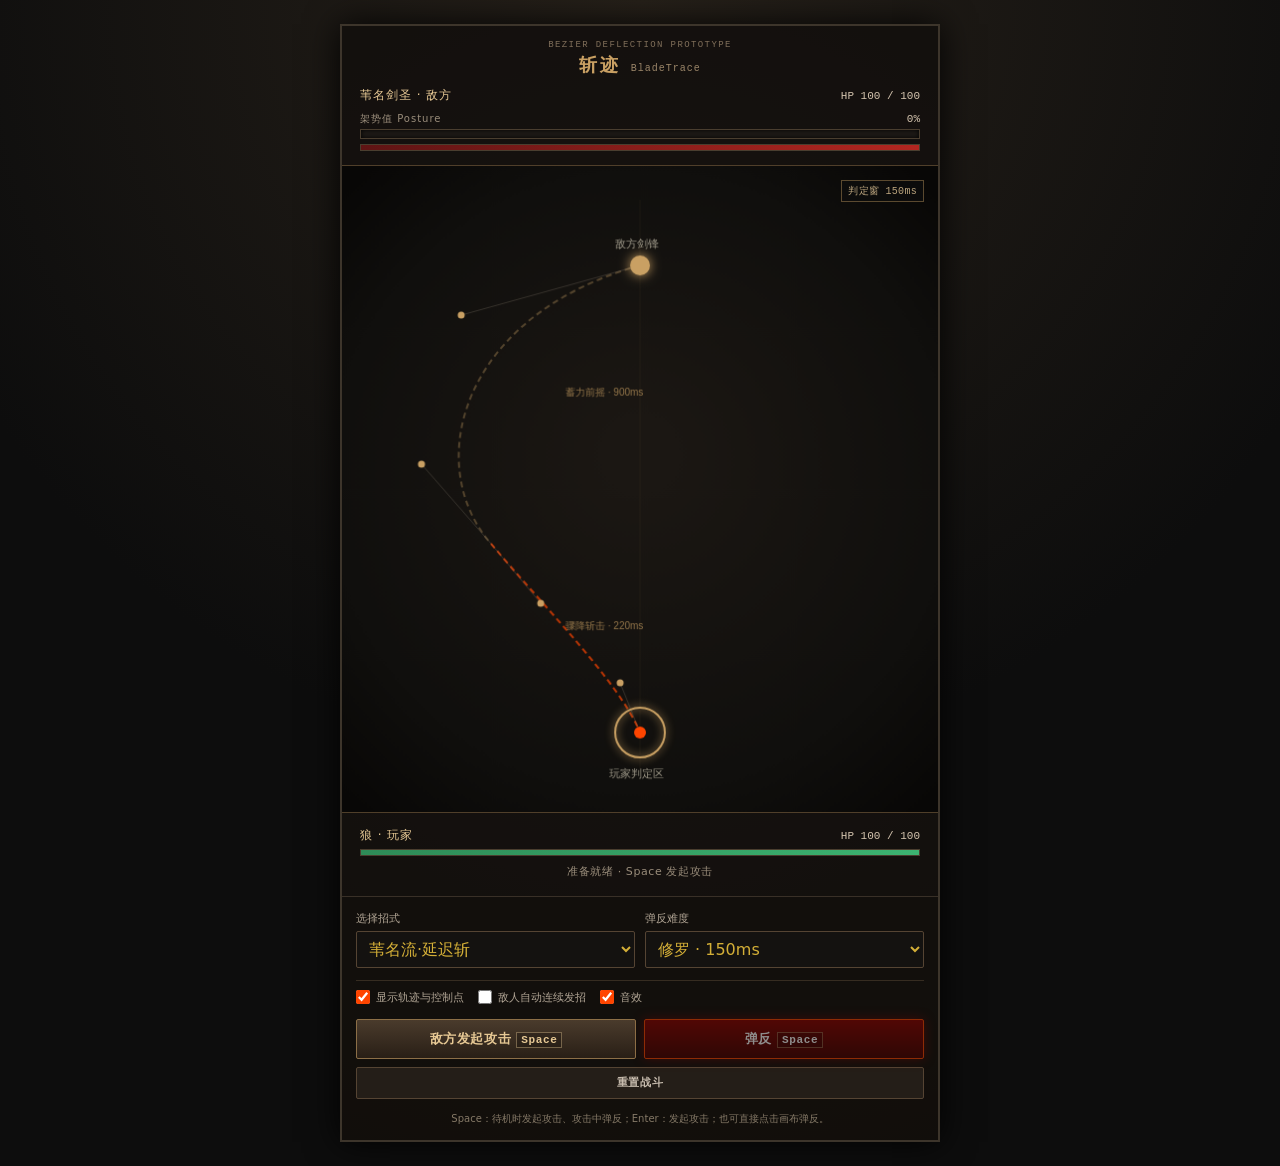
==== app/index.html @ 90d0649b "feat: establish BladeTrace fused prototype" ====
<!DOCTYPE html>
<html lang="zh-CN">
<head>
  <meta charset="UTF-8">
  <meta name="viewport" content="width=device-width, initial-scale=1.0">
  <meta name="description" content="BladeTrace 是一个通过多段三阶贝塞尔轨迹与分段缓动模拟弹刀节奏的浏览器原型。">
  <title>斩迹 (BladeTrace) · 弹刀轨迹模拟器</title>
  <link rel="stylesheet" href="style.css">
</head>
<body>
  <main id="game-container" aria-labelledby="game-title">
    <header id="enemy-hud" class="hud-panel hud-panel--enemy">
      <p class="eyebrow">BEZIER DEFLECTION PROTOTYPE</p>
      <h1 id="game-title" class="hud-title">斩迹 <span>BladeTrace</span></h1>
      <div class="combatant-row">
        <span>苇名剑圣 · 敌方</span>
        <output id="enemy-hp-text" aria-label="敌方生命值">HP 100 / 100</output>
      </div>
      <div class="bar-label-row">
        <span>架势值 <span lang="en">Posture</span></span>
        <output id="enemy-posture-text">0%</output>
      </div>
      <div class="bar-outer posture-outer" role="progressbar" aria-label="敌方架势值" aria-valuemin="0" aria-valuemax="100" aria-valuenow="0">
        <div id="enemy-posture-bar" class="bar-inner posture-inner"></div>
      </div>
      <div class="bar-outer enemy-hp-outer" role="progressbar" aria-label="敌方生命值" aria-valuemin="0" aria-valuemax="100" aria-valuenow="100">
        <div id="enemy-hp-bar" class="bar-inner enemy-hp-inner"></div>
      </div>
    </header>

    <section class="canvas-frame" aria-label="战斗轨迹画布">
      <canvas id="gameCanvas" width="600" height="650" role="img" aria-label="敌方剑锋沿贝塞尔轨迹接近玩家判定区的战斗可视化"></canvas>
      <p id="timing-feedback" class="timing-feedback" aria-live="polite" aria-atomic="true"></p>
      <p id="window-indicator" class="window-indicator" aria-live="polite">判定窗 150ms</p>
    </section>

    <section id="player-hud" class="hud-panel hud-panel--player" aria-label="玩家状态">
      <div class="combatant-row">
        <span>狼 · 玩家</span>
        <output id="player-hp-text" aria-label="玩家生命值">HP 100 / 100</output>
      </div>
      <div class="bar-outer hp-outer" role="progressbar" aria-label="玩家生命值" aria-valuemin="0" aria-valuemax="100" aria-valuenow="100">
        <div id="player-hp-bar" class="bar-inner hp-inner"></div>
      </div>
      <p id="player-status" class="player-status" role="status" aria-live="polite">准备就绪 · Space 发起攻击</p>
    </section>

    <section id="controls-overlay" aria-label="战斗控制">
      <div class="control-grid">
        <div class="control-group">
          <label for="pattern-select">选择招式</label>
          <select id="pattern-select">
            <option value="delayed">苇名流·延迟斩</option>
            <option value="triple">三连斩·快速变奏</option>
            <option value="overhead">跳劈·极速下斩</option>
            <option value="spiral-thrust">螺旋突刺·S 形迷踪</option>
            <option value="deceptive-pause">伪装慢刀·迟滞暴击</option>
            <option value="ashina-flurry">苇名连斩·交错突袭</option>
          </select>
        </div>
        <div class="control-group">
          <label for="window-select">弹反难度</label>
          <select id="window-select">
            <option value="pattern">招式内置判定窗</option>
            <option value="220">简单 · 220ms</option>
            <option value="150" selected>修罗 · 150ms</option>
            <option value="90">苦难 · 90ms</option>
          </select>
        </div>
      </div>

      <div class="toggle-group" aria-label="显示和声音选项">
        <label class="toggle-item" for="show-wireframe">
          <input id="show-wireframe" type="checkbox" checked>
          <span>显示轨迹与控制点</span>
        </label>
        <label class="toggle-item" for="auto-loop">
          <input id="auto-loop" type="checkbox">
          <span>敌人自动连续发招</span>
        </label>
        <label class="toggle-item" for="sound-toggle">
          <input id="sound-toggle" type="checkbox" checked>
          <span>音效</span>
        </label>
      </div>

      <div class="button-group">
        <button id="btn-attack" class="action-btn" type="button" aria-keyshortcuts="Enter Space">敌方发起攻击 <kbd>Space</kbd></button>
        <button id="btn-parry" class="parry-btn" type="button" aria-keyshortcuts="Space">弹反 <kbd>Space</kbd></button>
        <button id="btn-reset" class="reset-btn" type="button">重置战斗</button>
      </div>

      <p class="help-text">Space：待机时发起攻击、攻击中弹反；Enter：发起攻击；也可直接点击画布弹反。</p>
    </section>

    <section id="deathblow-overlay" class="hidden" aria-live="assertive" aria-modal="true" role="dialog" aria-labelledby="deathblow-title">
      <h2 id="deathblow-title" class="deathblow-kanji">忍殺</h2>
      <p class="deathblow-sub">敌方架势已崩溃 · 按 <kbd>Space</kbd> 或点击“弹反”执行处决</p>
      <button id="btn-deathblow" class="deathblow-action" type="button">执行忍殺 <kbd>Space</kbd></button>
    </section>
  </main>

  <script src="game.js"></script>
</body>
</html>
---- app/style.css ----
:root {
  --ink: #0d0d0d;
  --surface: #15120f;
  --surface-raised: #201b16;
  --line: #3d352b;
  --line-bright: #8c6f47;
  --gold: #c9a063;
  --gold-bright: #e6c894;
  --muted: #9a8d7b;
  --ember: #ff4500;
  --red: #8b0000;
  --green: #3cb371;
}

* {
  box-sizing: border-box;
}

html {
  background: var(--ink);
}

body {
  min-width: 320px;
  min-height: 100vh;
  margin: 0;
  padding: 24px 16px;
  color: #e0d8c3;
  background:
    radial-gradient(circle at 50% 0%, #262019 0%, var(--ink) 48rem),
    var(--ink);
  font-family: "Microsoft YaHei", "PingFang SC", system-ui, sans-serif;
}

button,
select,
input {
  font: inherit;
}

button,
select,
label,
canvas {
  -webkit-tap-highlight-color: transparent;
}

#game-container {
  position: relative;
  width: min(600px, 100%);
  margin: 0 auto;
  overflow: hidden;
  border: 2px solid var(--line);
  background:
    radial-gradient(circle at 50% 38%, #211c17 0%, #12100e 58%, #090807 100%);
  box-shadow: 0 0 32px rgba(0, 0, 0, 0.9);
}

.hud-panel {
  position: relative;
  z-index: 1;
  padding: 14px 18px;
}

.hud-panel--enemy {
  border-bottom: 1px solid rgba(140, 111, 71, 0.5);
  background: rgba(20, 17, 14, 0.75);
}

.hud-panel--player {
  border-top: 1px solid rgba(140, 111, 71, 0.5);
  background: rgba(20, 17, 14, 0.75);
}

.eyebrow {
  margin: 0 0 3px;
  color: #806f5a;
  font-family: ui-monospace, SFMono-Regular, Consolas, monospace;
  font-size: 9px;
  letter-spacing: 1.4px;
  text-align: center;
}

.hud-title {
  margin: 0 0 10px;
  color: var(--gold);
  font-size: 18px;
  font-weight: 700;
  letter-spacing: 3px;
  text-align: center;
}

.hud-title span {
  color: #9a8568;
  font-family: ui-monospace, SFMono-Regular, Consolas, monospace;
  font-size: 10px;
  font-weight: 500;
  letter-spacing: 1px;
}

.combatant-row,
.bar-label-row {
  display: flex;
  align-items: baseline;
  justify-content: space-between;
  gap: 12px;
  color: var(--gold-bright);
  font-size: 12px;
  letter-spacing: 1px;
}

.bar-label-row {
  margin-top: 8px;
  color: var(--muted);
  font-size: 10px;
}

output {
  color: #d5c5af;
  font-family: ui-monospace, SFMono-Regular, Consolas, monospace;
  font-size: 11px;
  letter-spacing: 0;
}

.bar-outer {
  width: 100%;
  height: 10px;
  overflow: hidden;
  border: 1px solid #4a3e2f;
  background-color: #1f1b17;
  box-shadow: inset 0 0 5px #000;
}

.posture-outer {
  margin-top: 3px;
}

.enemy-hp-outer,
.hp-outer {
  height: 7px;
  margin-top: 5px;
}

.bar-inner {
  width: 0;
  height: 100%;
  transition: width 150ms ease-out;
}

.posture-inner {
  background: linear-gradient(90deg, #d97724, #ff3b00);
  box-shadow: 0 0 8px var(--ember);
}

.enemy-hp-inner {
  width: 100%;
  background: linear-gradient(90deg, #5f1414, #b22620);
}

.hp-inner {
  width: 100%;
  background: linear-gradient(90deg, #2e8b57, var(--green));
}

.canvas-frame {
  position: relative;
  background: #11100e;
}

#gameCanvas {
  display: block;
  width: 100%;
  height: auto;
  cursor: crosshair;
  touch-action: manipulation;
}

.timing-feedback {
  position: absolute;
  right: 24px;
  bottom: 62px;
  max-width: 70%;
  margin: 0;
  color: var(--gold-bright);
  font-family: ui-monospace, SFMono-Regular, Consolas, monospace;
  font-size: 13px;
  font-weight: 700;
  letter-spacing: 0.8px;
  opacity: 0;
  pointer-events: none;
  text-align: right;
  text-shadow: 0 0 12px rgba(255, 176, 63, 0.8);
  transform: translateY(8px);
  transition: opacity 160ms ease-out, transform 160ms ease-out;
}

.timing-feedback.show {
  opacity: 1;
  transform: translateY(0);
}

.timing-feedback[data-tone="danger"] {
  color: #ff806e;
  text-shadow: 0 0 12px rgba(255, 69, 0, 0.8);
}

.timing-feedback[data-tone="success"] {
  color: #ffd072;
  text-shadow: 0 0 12px rgba(255, 204, 0, 0.85);
}

.window-indicator {
  position: absolute;
  top: 14px;
  right: 14px;
  margin: 0;
  padding: 3px 6px;
  border: 1px solid rgba(201, 160, 99, 0.42);
  color: #bda67f;
  background: rgba(13, 13, 13, 0.72);
  font-family: ui-monospace, SFMono-Regular, Consolas, monospace;
  font-size: 10px;
  letter-spacing: 0.3px;
}

.player-status {
  min-height: 18px;
  margin: 8px 0 0;
  color: var(--muted);
  font-size: 11px;
  letter-spacing: 0.6px;
  text-align: center;
}

.player-status[data-tone="warning"] { color: #e6c894; }
.player-status[data-tone="danger"] { color: #ff9882; }
.player-status[data-tone="success"] { color: #8fd7b5; }

#controls-overlay {
  position: relative;
  z-index: 1;
  display: grid;
  gap: 12px;
  padding: 14px;
  border-top: 1px solid rgba(61, 53, 43, 0.9);
  background: rgba(18, 15, 12, 0.95);
}

.control-grid {
  display: grid;
  grid-template-columns: repeat(2, minmax(0, 1fr));
  gap: 10px;
}

.control-group {
  display: grid;
  gap: 5px;
}

.control-group label {
  color: #b0a494;
  font-size: 11px;
}

select {
  width: 100%;
  min-width: 0;
  padding: 7px 8px;
  border: 1px solid #554433;
  border-radius: 2px;
  color: #d4af37;
  background: #141210;
  cursor: pointer;
}

.toggle-group {
  display: flex;
  flex-wrap: wrap;
  gap: 8px 14px;
  padding: 9px 0 2px;
  border-top: 1px solid rgba(85, 68, 51, 0.55);
  color: #b0a494;
  font-size: 11px;
}

.toggle-item {
  display: inline-flex;
  align-items: center;
  gap: 6px;
  cursor: pointer;
}

.toggle-item input {
  width: 14px;
  height: 14px;
  margin: 0;
  accent-color: var(--ember);
  cursor: pointer;
}

.button-group {
  display: grid;
  grid-template-columns: 1fr 1fr;
  gap: 8px;
}

button {
  min-height: 40px;
  border: 1px solid transparent;
  border-radius: 2px;
  font-size: 13px;
  font-weight: 700;
  letter-spacing: 0.6px;
  cursor: pointer;
  transition: background 160ms ease-out, border-color 160ms ease-out, box-shadow 160ms ease-out, transform 100ms ease-out;
}

.action-btn {
  color: var(--gold-bright);
  border-color: var(--line-bright);
  background: linear-gradient(180deg, #4a3b2c 0%, #291f16 100%);
}

.action-btn:hover:not(:disabled) {
  background: linear-gradient(180deg, #614d3a 0%, #3a2d20 100%);
  box-shadow: 0 0 10px rgba(212, 175, 55, 0.3);
}

.parry-btn {
  color: #fff;
  border-color: var(--ember);
  background: linear-gradient(180deg, var(--red) 0%, #4a0000 100%);
  box-shadow: 0 0 12px rgba(255, 0, 0, 0.35);
}

.parry-btn:hover:not(:disabled) {
  background: linear-gradient(180deg, #b22222 0%, #620000 100%);
}

.reset-btn {
  grid-column: 1 / -1;
  min-height: 32px;
  color: #c7bcae;
  border-color: #554433;
  background: #241e18;
  font-size: 11px;
}

.reset-btn:hover {
  border-color: #876c4c;
  background: #30271f;
}

button:active:not(:disabled) {
  transform: scale(0.98);
}

button:disabled,
select:disabled {
  opacity: 0.52;
  cursor: not-allowed;
}

kbd {
  padding: 1px 4px;
  border: 1px solid rgba(230, 200, 148, 0.4);
  color: inherit;
  background: rgba(0, 0, 0, 0.2);
  font-family: ui-monospace, SFMono-Regular, Consolas, monospace;
  font-size: 0.85em;
}

.help-text {
  margin: 0;
  color: #857967;
  font-size: 10px;
  line-height: 1.55;
  text-align: center;
}

#deathblow-overlay {
  position: absolute;
  inset: 0;
  z-index: 10;
  display: flex;
  flex-direction: column;
  align-items: center;
  justify-content: center;
  padding: 24px;
  background: rgba(10, 0, 0, 0.9);
  animation: fade-in 300ms ease-out;
  text-align: center;
}

.hidden {
  display: none !important;
}

.deathblow-kanji {
  margin: 0;
  color: #ff1100;
  font-family: "Kaiti SC", "STKaiti", "KaiTi", serif;
  font-size: clamp(92px, 22vw, 132px);
  font-weight: 700;
  letter-spacing: 10px;
  text-shadow: 0 0 20px #ff0000, 0 0 40px #8b0000;
  animation: pulse 1.2s infinite alternate;
}

.deathblow-sub {
  margin: 18px 0 0;
  color: #e0a080;
  font-size: 14px;
  letter-spacing: 1px;
}

.deathblow-action {
  min-width: 190px;
  margin-top: 22px;
  color: #fff2dc;
  border-color: #ff4500;
  background: linear-gradient(180deg, #8b0000 0%, #4a0000 100%);
  box-shadow: 0 0 16px rgba(255, 0, 0, 0.42);
}

.deathblow-action:hover {
  background: linear-gradient(180deg, #b22222 0%, #620000 100%);
}

button:focus-visible,
select:focus-visible,
input:focus-visible {
  outline: 2px solid #f0c36e;
  outline-offset: 2px;
}

@keyframes pulse {
  from {
    filter: drop-shadow(0 0 10px #ff0000);
    transform: scale(1);
  }

  to {
    filter: drop-shadow(0 0 30px #ff3300);
    transform: scale(1.06);
  }
}

@keyframes fade-in {
  from { opacity: 0; }
  to { opacity: 1; }
}

@media (max-width: 520px) {
  body {
    padding: 12px 8px;
  }

  .hud-panel {
    padding: 12px;
  }

  .control-grid {
    grid-template-columns: 1fr;
  }

  .button-group {
    grid-template-columns: 1fr;
  }

  .reset-btn {
    grid-column: auto;
  }

  .timing-feedback {
    right: 14px;
    bottom: 48px;
    font-size: 11px;
  }
}
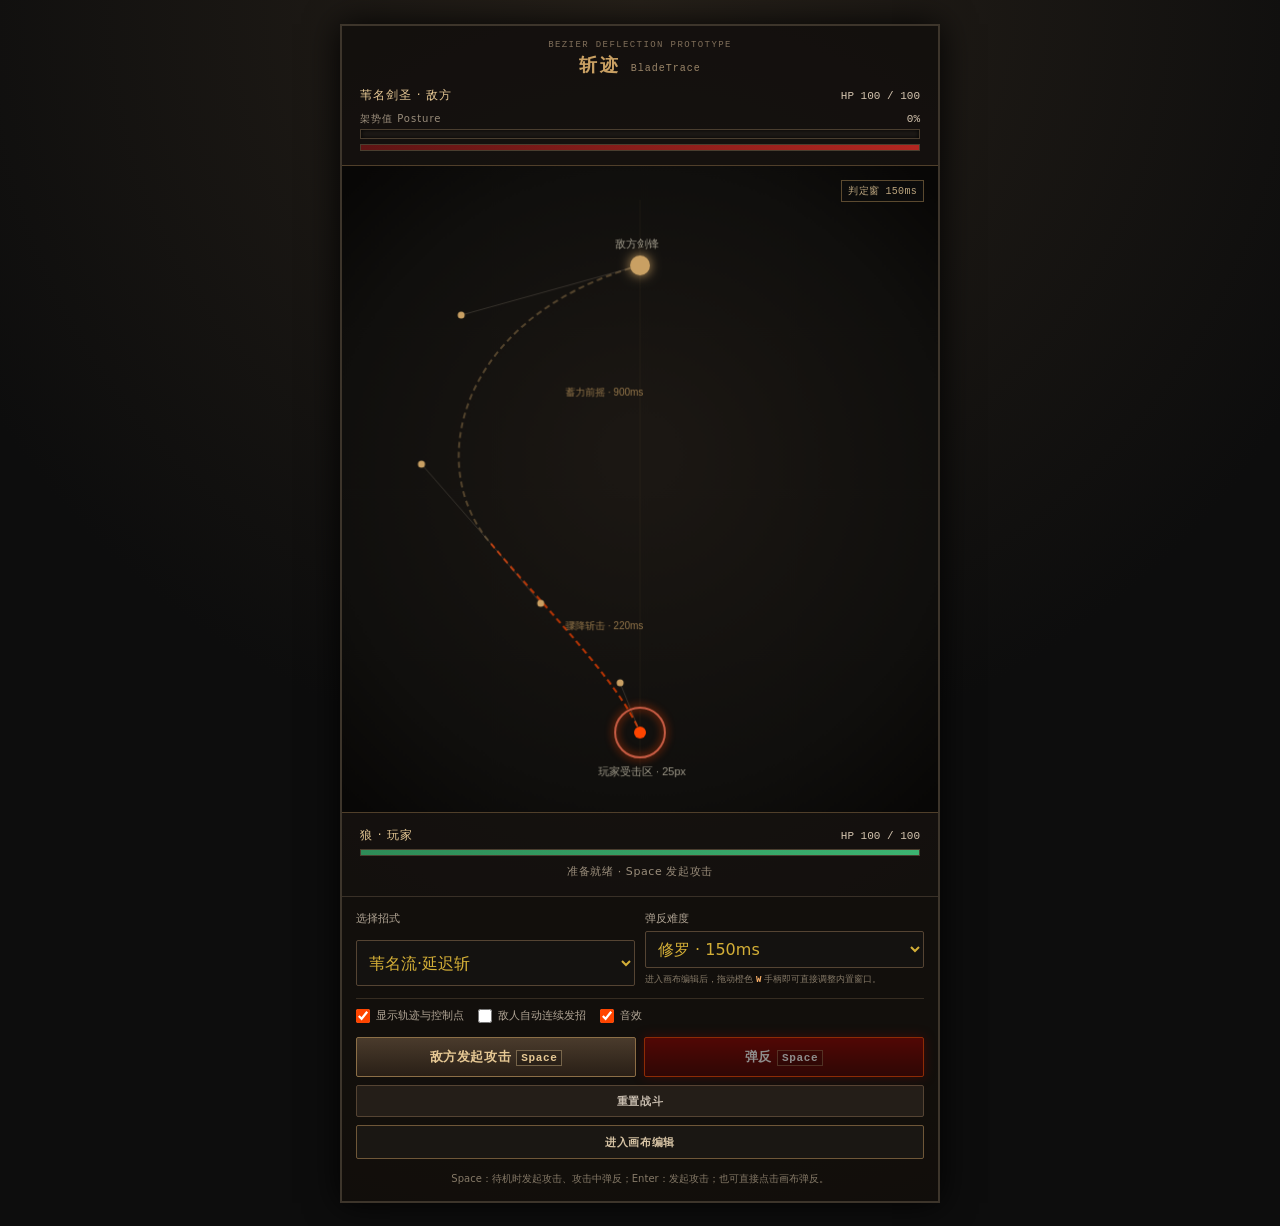
==== commit da80624c: "Finalize accepted BladeTrace fusion" ====
--- a/app/index.html
+++ b/app/index.html
@@ -29,9 +29,22 @@
     </header>
 
     <section class="canvas-frame" aria-label="战斗轨迹画布">
-      <canvas id="gameCanvas" width="600" height="650" role="img" aria-label="敌方剑锋沿贝塞尔轨迹接近玩家判定区的战斗可视化"></canvas>
+      <canvas id="gameCanvas" width="600" height="650" role="img" aria-label="敌方剑锋沿贝塞尔轨迹接近玩家受击区的战斗可视化"></canvas>
       <p id="timing-feedback" class="timing-feedback" aria-live="polite" aria-atomic="true"></p>
       <p id="window-indicator" class="window-indicator" aria-live="polite">判定窗 150ms</p>
+    </section>
+
+    <section id="runtime-editor-bar" class="runtime-editor-bar hidden" aria-label="画布编辑工具">
+      <div class="runtime-editor-bar__copy">
+        <p id="runtime-editor-selection" class="runtime-editor-selection" role="status" aria-live="polite">画布编辑已开启</p>
+        <p id="runtime-editor-help" class="runtime-editor-help">直接在轨迹上操作：拖 P0–P3 改路径，拖 <strong>R</strong> 调玩家受击区，拖橙色 <strong>W</strong> 调内置弹反判定窗。</p>
+      </div>
+      <div class="runtime-editor-actions">
+        <button id="btn-runtime-editor-split" class="runtime-editor-action runtime-editor-action--split" type="button">拆分当前段</button>
+        <button id="btn-runtime-editor-delete" class="runtime-editor-action runtime-editor-action--delete" type="button">删除当前段</button>
+        <button id="btn-runtime-editor-advanced" class="runtime-editor-action runtime-editor-action--advanced" type="button" aria-controls="editor-panel" aria-expanded="false">更多参数</button>
+        <button id="btn-runtime-editor-exit" class="runtime-editor-action runtime-editor-action--exit" type="button">退出编辑</button>
+      </div>
     </section>
 
     <section id="player-hud" class="hud-panel hud-panel--player" aria-label="玩家状态">
@@ -58,7 +71,7 @@
             <option value="ashina-flurry">苇名连斩·交错突袭</option>
           </select>
         </div>
-        <div class="control-group">
+        <div class="control-group control-group--timing">
           <label for="window-select">弹反难度</label>
           <select id="window-select">
             <option value="pattern">招式内置判定窗</option>
@@ -66,6 +79,7 @@
             <option value="150" selected>修罗 · 150ms</option>
             <option value="90">苦难 · 90ms</option>
           </select>
+          <p class="timing-editor-hint">进入画布编辑后，拖动橙色 <strong>W</strong> 手柄即可直接调整内置窗口。</p>
         </div>
       </div>
 
@@ -88,9 +102,134 @@
         <button id="btn-attack" class="action-btn" type="button" aria-keyshortcuts="Enter Space">敌方发起攻击 <kbd>Space</kbd></button>
         <button id="btn-parry" class="parry-btn" type="button" aria-keyshortcuts="Space">弹反 <kbd>Space</kbd></button>
         <button id="btn-reset" class="reset-btn" type="button">重置战斗</button>
+        <button id="btn-editor" class="editor-entry-btn" type="button" aria-pressed="false">进入画布编辑</button>
       </div>
 
       <p class="help-text">Space：待机时发起攻击、攻击中弹反；Enter：发起攻击；也可直接点击画布弹反。</p>
+    </section>
+
+    <section id="editor-panel" class="editor-panel hidden" aria-labelledby="editor-title">
+      <header class="editor-panel__header">
+        <div>
+          <p class="eyebrow">LOCAL PATTERN EDITOR</p>
+          <h2 id="editor-title">高级参数（可选）</h2>
+        </div>
+        <button id="btn-editor-close" class="editor-close-btn" type="button" aria-label="退出画布编辑模式">退出编辑</button>
+      </header>
+
+      <p class="editor-local-note"><strong>仅本地临时修改。</strong>不会上传或写回源码；刷新页面后会恢复本页初始配置。</p>
+      <p id="editor-canvas-help" class="editor-canvas-help">常用编辑直接在画布完成：点击曲线选段，拖 P0–P3 修改路径，拖 R 调整受击区，拖 W 调整内置弹反窗。下面仅保留命名、精确数值、缓动与段落管理等高级参数。</p>
+
+      <div class="editor-pattern-field">
+        <label for="editor-pattern-name">招式名称</label>
+        <input id="editor-pattern-name" type="text" maxlength="48" autocomplete="off">
+      </div>
+
+      <section class="editor-section" aria-labelledby="editor-segments-title">
+        <div class="editor-section__heading">
+          <div>
+            <h3 id="editor-segments-title">多段曲线</h3>
+            <p id="editor-selection-description" role="status" aria-live="polite"></p>
+          </div>
+          <button id="btn-editor-add-segment" class="editor-add-btn" type="button">拆分并新增当前段</button>
+        </div>
+        <div id="editor-segment-list" class="editor-segment-list" aria-label="当前招式的段落列表"></div>
+      </section>
+
+      <fieldset class="editor-fieldset">
+        <legend>选中段落</legend>
+        <div class="editor-field-grid">
+          <label for="editor-segment-name">段落名称
+            <input id="editor-segment-name" type="text" maxlength="48" autocomplete="off">
+          </label>
+          <label for="editor-duration">时长（毫秒）
+            <input id="editor-duration" type="number" min="50" max="10000" step="1" inputmode="numeric">
+          </label>
+          <label for="editor-easing">缓动曲线
+            <select id="editor-easing">
+              <option value="linear">linear · 匀速</option>
+              <option value="easeInQuad">easeInQuad · 二次加速</option>
+              <option value="easeInCubic">easeInCubic · 三次蓄力</option>
+              <option value="easeOutCubic">easeOutCubic · 三次减速</option>
+              <option value="easeInExpo">easeInExpo · 指数蓄力</option>
+              <option value="easeOutExpo">easeOutExpo · 指数爆发</option>
+              <option value="easeInOutSine">easeInOutSine · 正弦过渡</option>
+              <option value="slowFastPause">slowFastPause · 慢快变奏</option>
+            </select>
+          </label>
+        </div>
+
+        <div class="editor-points" aria-label="贝塞尔控制点坐标">
+          <div class="editor-point-group">
+            <h3>P0 · 起点</h3>
+            <label>X <input data-editor-point="p0" data-editor-axis="x" type="number" min="0" max="600" step="1" inputmode="numeric"></label>
+            <label>Y <input data-editor-point="p0" data-editor-axis="y" type="number" min="0" max="650" step="1" inputmode="numeric"></label>
+          </div>
+          <div class="editor-point-group">
+            <h3>P1 · 控制点</h3>
+            <label>X <input data-editor-point="p1" data-editor-axis="x" type="number" min="0" max="600" step="1" inputmode="numeric"></label>
+            <label>Y <input data-editor-point="p1" data-editor-axis="y" type="number" min="0" max="650" step="1" inputmode="numeric"></label>
+          </div>
+          <div class="editor-point-group">
+            <h3>P2 · 控制点</h3>
+            <label>X <input data-editor-point="p2" data-editor-axis="x" type="number" min="0" max="600" step="1" inputmode="numeric"></label>
+            <label>Y <input data-editor-point="p2" data-editor-axis="y" type="number" min="0" max="650" step="1" inputmode="numeric"></label>
+          </div>
+          <div class="editor-point-group">
+            <h3>P3 · 终点</h3>
+            <label>X <input data-editor-point="p3" data-editor-axis="x" type="number" min="0" max="600" step="1" inputmode="numeric"></label>
+            <label>Y <input data-editor-point="p3" data-editor-axis="y" type="number" min="0" max="650" step="1" inputmode="numeric"></label>
+          </div>
+        </div>
+        <p class="editor-continuity-note">修改 P0 或 P3 时，会自动同步相邻段的共享连接点，保证多段曲线不断开。</p>
+      </fieldset>
+
+      <section class="editor-hurtbox-section" aria-labelledby="editor-hurtbox-title">
+        <div class="editor-hurtbox-section__heading">
+          <div>
+            <h3 id="editor-hurtbox-title">玩家受击区</h3>
+            <p>招式在终点结算时，若攻击终点落在此范围内，玩家受击；它不影响弹反判定窗。</p>
+          </div>
+          <output id="editor-hurtbox-value" class="editor-hurtbox-value" for="editor-hurtbox-radius editor-hurtbox-radius-number" aria-live="polite">半径 25px</output>
+        </div>
+        <div class="editor-hurtbox-controls">
+          <label for="editor-hurtbox-radius">拖动调整半径
+            <input id="editor-hurtbox-radius" class="editor-hurtbox-range" type="range" min="12" max="160" step="1" value="25" aria-describedby="editor-hurtbox-help">
+          </label>
+          <label for="editor-hurtbox-radius-number">精确值（px）
+            <input id="editor-hurtbox-radius-number" type="number" min="12" max="160" step="1" inputmode="numeric" value="25" aria-describedby="editor-hurtbox-help">
+          </label>
+        </div>
+        <p id="editor-hurtbox-help" class="editor-hurtbox-help">画布中的受击圆会即时缩放；也可拖动圆环边缘或带 <strong>R</strong> 的菱形手柄。它只决定攻击终点是否命中，不改变弹反窗口或橙金时间轨迹。</p>
+      </section>
+
+      <section id="editor-parry-window-section" class="editor-window-section" aria-labelledby="editor-parry-window-title" tabindex="-1">
+        <div class="editor-window-section__heading">
+          <div>
+            <h3 id="editor-parry-window-title">招式内置判定窗</h3>
+            <p>从攻击终点时刻向前倒数的完美弹反时长。画布中的橙金高亮会即时显示对应的实际轨迹范围，与玩家受击区无关。</p>
+          </div>
+          <output id="editor-parry-window-value" class="editor-window-value" for="editor-parry-window editor-parry-window-number" aria-live="polite">窗口 150ms</output>
+        </div>
+        <div class="editor-window-controls">
+          <label for="editor-parry-window">拖动调整时长
+            <input id="editor-parry-window" class="editor-window-range" type="range" min="30" max="1000" step="1" value="150" aria-describedby="editor-parry-window-help">
+          </label>
+          <label for="editor-parry-window-number">精确值（ms）
+            <input id="editor-parry-window-number" type="number" min="30" max="1000" step="1" inputmode="numeric" value="150" aria-describedby="editor-parry-window-help">
+          </label>
+        </div>
+        <div class="editor-window-runtime">
+          <p id="editor-parry-window-status" role="status" aria-live="polite"></p>
+          <button id="btn-editor-use-pattern-window" class="editor-window-apply-btn" type="button">使用此招式判定窗</button>
+        </div>
+        <p id="editor-parry-window-help" class="editor-window-help">上方“弹反难度”若选固定难度，会覆盖招式内置值；点击按钮即可立即让本招式的窗口参与当前练习。无论受击区半径如何调整，弹反窗口都保持不变。</p>
+      </section>
+
+      <div class="editor-actions">
+        <button id="btn-editor-delete-segment" class="editor-delete-btn" type="button">删除选中段</button>
+        <button id="btn-editor-reset-pattern" class="editor-reset-btn" type="button">恢复当前招式初始配置</button>
+      </div>
     </section>
 
     <section id="deathblow-overlay" class="hidden" aria-live="assertive" aria-modal="true" role="dialog" aria-labelledby="deathblow-title">
--- a/app/style.css
+++ b/app/style.css
@@ -175,6 +175,101 @@
   touch-action: manipulation;
 }
 
+#gameCanvas.is-editing {
+  cursor: grab;
+  touch-action: none;
+}
+
+#gameCanvas.is-editing.is-dragging {
+  cursor: grabbing;
+}
+
+.runtime-editor-bar {
+  position: relative;
+  z-index: 1;
+  display: grid;
+  gap: 8px;
+  padding: 10px 14px 12px;
+  border-top: 1px solid rgba(201, 160, 99, 0.56);
+  background: #16120f;
+}
+
+.runtime-editor-bar__copy {
+  display: grid;
+  gap: 3px;
+}
+
+.runtime-editor-selection,
+.runtime-editor-help {
+  margin: 0;
+}
+
+.runtime-editor-selection {
+  color: #f0d49f;
+  font-family: ui-monospace, SFMono-Regular, Consolas, monospace;
+  font-size: 10px;
+  font-weight: 700;
+}
+
+.runtime-editor-help {
+  color: #9f9381;
+  font-size: 10px;
+  line-height: 1.45;
+}
+
+.runtime-editor-help strong {
+  color: #ffba74;
+  font-family: ui-monospace, SFMono-Regular, Consolas, monospace;
+}
+
+.runtime-editor-actions {
+  display: grid;
+  grid-template-columns: repeat(4, minmax(0, 1fr));
+  gap: 6px;
+}
+
+.runtime-editor-action {
+  min-height: 29px;
+  padding: 5px 6px;
+  font-size: 10px;
+  letter-spacing: 0.2px;
+}
+
+.runtime-editor-action--split,
+.runtime-editor-action--advanced {
+  color: #f0d49f;
+  border-color: #806440;
+  background: #342719;
+}
+
+.runtime-editor-action--split:hover:not(:disabled),
+.runtime-editor-action--advanced:hover:not(:disabled) {
+  border-color: #c9a063;
+  background: #47351f;
+}
+
+.runtime-editor-action--delete {
+  color: #ffb3a1;
+  border-color: #813d2d;
+  background: #311410;
+}
+
+.runtime-editor-action--delete:hover:not(:disabled) {
+  border-color: #d45d45;
+  background: #461a14;
+}
+
+.runtime-editor-action--exit {
+  color: #c7bcae;
+  border-color: #554433;
+  background: #241e18;
+}
+
+.runtime-editor-action--exit:hover:not(:disabled) {
+  border-color: #876c4c;
+  background: #30271f;
+}
+
 .timing-feedback {
   position: absolute;
   right: 24px;
@@ -257,6 +352,10 @@
   gap: 5px;
 }
 
+.control-group--timing {
+  align-content: start;
+}
+
 .control-group label {
   color: #b0a494;
   font-size: 11px;
@@ -273,6 +372,18 @@
   cursor: pointer;
 }
 
+.timing-editor-hint {
+  margin: 0;
+  color: #857967;
+  font-size: 9px;
+  line-height: 1.4;
+}
+
+.timing-editor-hint strong {
+  color: #ffb36a;
+  font-family: ui-monospace, SFMono-Regular, Consolas, monospace;
+}
+
 .toggle-group {
   display: flex;
   flex-wrap: wrap;
@@ -351,12 +462,33 @@
   background: #30271f;
 }
 
+.editor-entry-btn {
+  grid-column: 1 / -1;
+  min-height: 34px;
+  color: #d7c4a5;
+  border-color: #6f5738;
+  background: #1a1713;
+  font-size: 11px;
+}
+
+.editor-entry-btn:hover:not(:disabled),
+.editor-entry-btn[aria-pressed="true"] {
+  color: #f4d79f;
+  border-color: #c9a063;
+  background: #30261b;
+}
+
 button:active:not(:disabled) {
   transform: scale(0.98);
 }
 
 button:disabled,
 select:disabled {
+  opacity: 0.52;
+  cursor: not-allowed;
+}
+
+input:disabled {
   opacity: 0.52;
   cursor: not-allowed;
 }
@@ -376,6 +508,365 @@
   font-size: 10px;
   line-height: 1.55;
   text-align: center;
+}
+
+.editor-panel {
+  position: relative;
+  z-index: 1;
+  display: grid;
+  gap: 14px;
+  padding: 16px;
+  border-top: 1px solid #6f5738;
+  background: #12100e;
+}
+
+.editor-panel__header,
+.editor-section__heading,
+.editor-hurtbox-section__heading,
+.editor-window-section__heading {
+  display: flex;
+  align-items: flex-start;
+  justify-content: space-between;
+  gap: 12px;
+}
+
+.editor-panel .eyebrow {
+  margin-bottom: 2px;
+  text-align: left;
+}
+
+.editor-panel h2,
+.editor-panel h3 {
+  margin: 0;
+  color: var(--gold-bright);
+}
+
+.editor-panel h2 {
+  font-size: 17px;
+  letter-spacing: 1px;
+}
+
+.editor-panel h3 {
+  font-size: 12px;
+}
+
+.editor-close-btn,
+.editor-add-btn,
+.editor-reset-btn,
+.editor-delete-btn,
+.editor-window-apply-btn {
+  min-height: 32px;
+  padding: 6px 10px;
+  font-size: 11px;
+}
+
+.editor-close-btn,
+.editor-reset-btn {
+  color: #d7c4a5;
+  border-color: #554433;
+  background: #241e18;
+}
+
+.editor-close-btn:hover,
+.editor-reset-btn:hover {
+  border-color: #8c6f47;
+  background: #30271f;
+}
+
+.editor-local-note,
+.editor-canvas-help,
+.editor-continuity-note,
+.editor-hurtbox-help,
+.editor-window-help {
+  margin: 0;
+  color: #b0a494;
+  font-size: 11px;
+  line-height: 1.55;
+}
+
+.editor-local-note {
+  padding: 8px 10px;
+  border-left: 3px solid var(--ember);
+  background: rgba(78, 31, 20, 0.34);
+  color: #d9b49b;
+}
+
+.editor-local-note strong {
+  color: #ffd5bd;
+}
+
+.editor-pattern-field,
+.editor-field-grid {
+  display: grid;
+  gap: 6px;
+}
+
+.editor-pattern-field label,
+.editor-field-grid label,
+.editor-point-group label,
+.editor-hurtbox-controls label,
+.editor-window-controls label {
+  display: grid;
+  gap: 5px;
+  color: #b0a494;
+  font-size: 11px;
+}
+
+.editor-panel input:not([type="checkbox"]),
+.editor-panel select {
+  width: 100%;
+  min-width: 0;
+  min-height: 34px;
+  padding: 6px 8px;
+  border: 1px solid #554433;
+  border-radius: 2px;
+  color: #e6c894;
+  background: #0f0d0b;
+}
+
+.editor-panel input:not([type="checkbox"]):focus-visible,
+.editor-panel select:focus-visible {
+  border-color: #f0c36e;
+}
+
+.editor-section {
+  display: grid;
+  gap: 8px;
+  padding-top: 12px;
+  border-top: 1px solid rgba(85, 68, 51, 0.7);
+}
+
+.editor-section__heading p {
+  max-width: 330px;
+  margin: 4px 0 0;
+  color: #857967;
+  font-size: 10px;
+  line-height: 1.45;
+}
+
+.editor-add-btn {
+  flex: 0 0 auto;
+  color: #f0d49f;
+  border-color: #8c6f47;
+  background: #382b1d;
+}
+
+.editor-add-btn:hover {
+  border-color: #c9a063;
+  background: #4b3925;
+}
+
+.editor-segment-list {
+  display: grid;
+  grid-template-columns: repeat(2, minmax(0, 1fr));
+  gap: 8px;
+}
+
+.editor-segment-button {
+  display: grid;
+  gap: 4px;
+  min-height: 58px;
+  padding: 8px 10px;
+  color: #c7bcae;
+  border-color: #4a3e2f;
+  background: #191512;
+  font-size: 11px;
+  font-weight: 500;
+  letter-spacing: 0;
+  text-align: left;
+}
+
+.editor-segment-button:hover {
+  border-color: #8c6f47;
+  background: #241e18;
+}
+
+.editor-segment-button.is-selected,
+.editor-segment-button[aria-pressed="true"] {
+  color: #fff0cf;
+  border-color: #c9a063;
+  background: #3b2d1d;
+  box-shadow: inset 3px 0 0 var(--ember);
+}
+
+.editor-segment-button__title {
+  overflow: hidden;
+  font-weight: 700;
+  text-overflow: ellipsis;
+  white-space: nowrap;
+}
+
+.editor-segment-button__details {
+  color: #9a8d7b;
+  font-family: ui-monospace, SFMono-Regular, Consolas, monospace;
+  font-size: 10px;
+}
+
+.editor-fieldset {
+  display: grid;
+  gap: 12px;
+  min-width: 0;
+  margin: 0;
+  padding: 14px;
+  border: 1px solid #554433;
+  background: rgba(20, 17, 14, 0.64);
+}
+
+.editor-fieldset legend {
+  padding: 0 6px;
+  color: var(--gold);
+  font-size: 12px;
+  font-weight: 700;
+}
+
+.editor-field-grid {
+  grid-template-columns: repeat(3, minmax(0, 1fr));
+}
+
+.editor-points {
+  display: grid;
+  grid-template-columns: repeat(2, minmax(0, 1fr));
+  gap: 10px;
+}
+
+.editor-point-group {
+  display: grid;
+  grid-template-columns: 1fr 1fr;
+  gap: 7px;
+  padding: 9px;
+  border: 1px solid rgba(85, 68, 51, 0.7);
+  background: #16120f;
+}
+
+.editor-point-group h3 {
+  grid-column: 1 / -1;
+  color: #c9a063;
+  font-family: ui-monospace, SFMono-Regular, Consolas, monospace;
+  font-size: 11px;
+}
+
+.editor-continuity-note {
+  color: #c3ae8a;
+}
+
+.editor-hurtbox-section,
+.editor-window-section {
+  display: grid;
+  gap: 10px;
+  padding-top: 12px;
+  border-top: 1px solid rgba(85, 68, 51, 0.7);
+}
+
+.editor-hurtbox-section__heading p,
+.editor-window-section__heading p {
+  max-width: 360px;
+  margin: 4px 0 0;
+  color: #857967;
+  font-size: 10px;
+  line-height: 1.45;
+}
+
+.editor-hurtbox-value,
+.editor-window-value {
+  flex: 0 0 auto;
+  padding: 6px 8px;
+  color: #fff0cf;
+  border: 1px solid #8c6f47;
+  background: #2b2117;
+  font-family: ui-monospace, SFMono-Regular, Consolas, monospace;
+  font-size: 11px;
+  font-weight: 700;
+  white-space: nowrap;
+}
+
+.editor-hurtbox-controls,
+.editor-window-controls {
+  display: grid;
+  grid-template-columns: minmax(0, 1fr) 116px;
+  gap: 10px;
+  align-items: end;
+}
+
+.editor-panel input.editor-hurtbox-range,
+.editor-panel input.editor-window-range {
+  min-height: 24px;
+  padding: 0;
+  border: 0;
+  accent-color: #f0c36e;
+  background: transparent;
+}
+
+.editor-hurtbox-help,
+.editor-window-help {
+  color: #c3ae8a;
+}
+
+.editor-hurtbox-help strong {
+  color: #fff0cf;
+}
+
+.editor-hurtbox-value {
+  color: #ffd0c5;
+  border-color: #9b4f3d;
+  background: #321815;
+}
+
+.editor-panel input.editor-hurtbox-range {
+  accent-color: #ff6a4a;
+}
+
+.editor-hurtbox-help {
+  color: #d49f91;
+}
+
+.editor-hurtbox-help strong {
+  color: #ffd0c5;
+}
+
+.editor-window-runtime {
+  display: flex;
+  align-items: center;
+  justify-content: space-between;
+  gap: 10px;
+  padding: 8px 10px;
+  border: 1px solid rgba(140, 111, 71, 0.72);
+  background: rgba(62, 39, 20, 0.42);
+}
+
+.editor-window-runtime p {
+  margin: 0;
+  color: #dfc496;
+  font-size: 10px;
+  line-height: 1.45;
+}
+
+.editor-window-apply-btn {
+  flex: 0 0 auto;
+  color: #fff0cf;
+  border-color: #b97832;
+  background: #4a2914;
+}
+
+.editor-window-apply-btn:hover:not(:disabled) {
+  border-color: #ff9f1a;
+  background: #653816;
+}
+
+.editor-actions {
+  display: grid;
+  grid-template-columns: repeat(2, minmax(0, 1fr));
+  gap: 8px;
+}
+
+.editor-delete-btn {
+  color: #ffb3a1;
+  border-color: #813d2d;
+  background: #311410;
+}
+
+.editor-delete-btn:hover:not(:disabled) {
+  border-color: #d45d45;
+  background: #461a14;
 }
 
 #deathblow-overlay {
@@ -468,8 +959,47 @@
     grid-template-columns: 1fr;
   }
 
+  .runtime-editor-actions {
+    grid-template-columns: repeat(2, minmax(0, 1fr));
+  }
+
   .reset-btn {
     grid-column: auto;
+  }
+
+  .editor-entry-btn {
+    grid-column: auto;
+  }
+
+  .editor-panel__header,
+  .editor-section__heading,
+  .editor-hurtbox-section__heading,
+  .editor-window-section__heading {
+    align-items: stretch;
+    flex-direction: column;
+  }
+
+  .editor-close-btn,
+  .editor-add-btn {
+    width: 100%;
+  }
+
+  .editor-segment-list,
+  .editor-field-grid,
+  .editor-points,
+  .editor-actions,
+  .editor-hurtbox-controls,
+  .editor-window-controls {
+    grid-template-columns: 1fr;
+  }
+
+  .editor-window-runtime {
+    align-items: stretch;
+    flex-direction: column;
+  }
+
+  .editor-window-apply-btn {
+    width: 100%;
   }
 
   .timing-feedback {
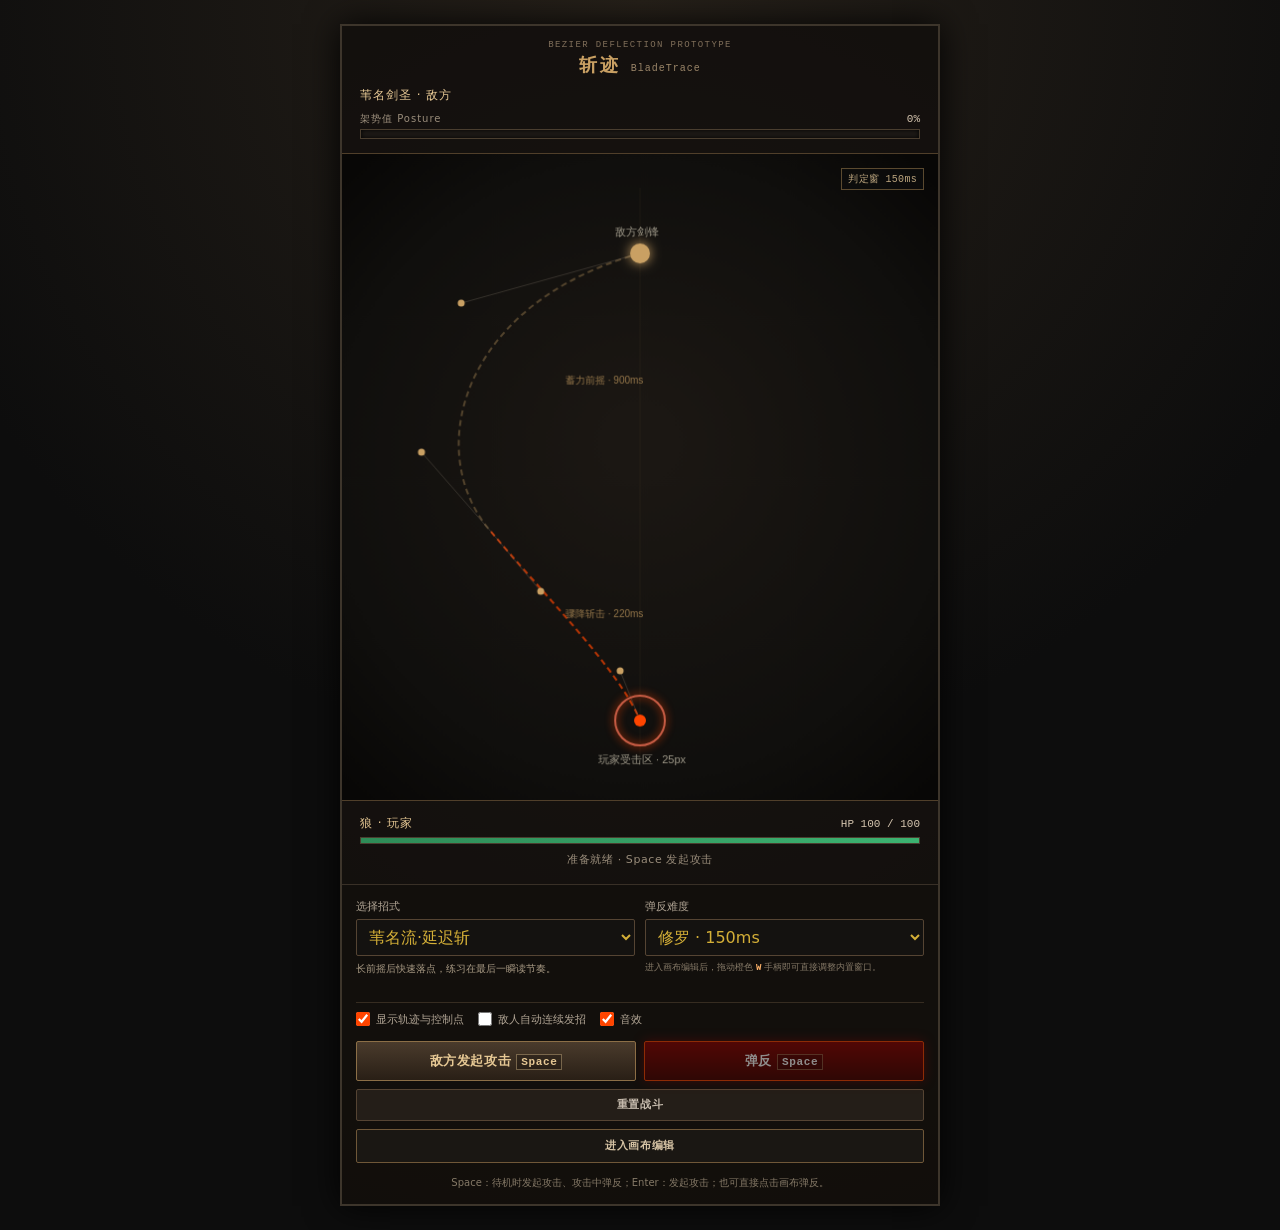
==== commit cd11c873: "Add validated posture-only practice rules" ====
--- a/app/index.html
+++ b/app/index.html
@@ -14,7 +14,6 @@
       <h1 id="game-title" class="hud-title">斩迹 <span>BladeTrace</span></h1>
       <div class="combatant-row">
         <span>苇名剑圣 · 敌方</span>
-        <output id="enemy-hp-text" aria-label="敌方生命值">HP 100 / 100</output>
       </div>
       <div class="bar-label-row">
         <span>架势值 <span lang="en">Posture</span></span>
@@ -22,9 +21,6 @@
       </div>
       <div class="bar-outer posture-outer" role="progressbar" aria-label="敌方架势值" aria-valuemin="0" aria-valuemax="100" aria-valuenow="0">
         <div id="enemy-posture-bar" class="bar-inner posture-inner"></div>
-      </div>
-      <div class="bar-outer enemy-hp-outer" role="progressbar" aria-label="敌方生命值" aria-valuemin="0" aria-valuemax="100" aria-valuenow="100">
-        <div id="enemy-hp-bar" class="bar-inner enemy-hp-inner"></div>
       </div>
     </header>
 
@@ -66,10 +62,11 @@
             <option value="delayed">苇名流·延迟斩</option>
             <option value="triple">三连斩·快速变奏</option>
             <option value="overhead">跳劈·极速下斩</option>
-            <option value="spiral-thrust">螺旋突刺·S 形迷踪</option>
+            <option value="spiral-thrust">螺旋突进·S 形迷踪</option>
             <option value="deceptive-pause">伪装慢刀·迟滞暴击</option>
             <option value="ashina-flurry">苇名连斩·交错突袭</option>
           </select>
+          <p id="pattern-description" class="pattern-description" role="status" aria-live="polite">长前摇后快速落点，练习在最后一瞬读节奏。</p>
         </div>
         <div class="control-group control-group--timing">
           <label for="window-select">弹反难度</label>
@@ -239,6 +236,8 @@
     </section>
   </main>
 
+  <script src="pattern-validation.js"></script>
+  <script src="attack-patterns.js"></script>
   <script src="game.js"></script>
 </body>
 </html>
--- a/app/style.css
+++ b/app/style.css
@@ -135,7 +135,6 @@
   margin-top: 3px;
 }
 
-.enemy-hp-outer,
 .hp-outer {
   height: 7px;
   margin-top: 5px;
@@ -150,11 +149,6 @@
 .posture-inner {
   background: linear-gradient(90deg, #d97724, #ff3b00);
   box-shadow: 0 0 8px var(--ember);
-}
-
-.enemy-hp-inner {
-  width: 100%;
-  background: linear-gradient(90deg, #5f1414, #b22620);
 }
 
 .hp-inner {
@@ -376,6 +370,14 @@
   margin: 0;
   color: #857967;
   font-size: 9px;
+  line-height: 1.4;
+}
+
+.pattern-description {
+  min-height: 2.8em;
+  margin: 1px 0 0;
+  color: #a99b85;
+  font-size: 10px;
   line-height: 1.4;
 }
 
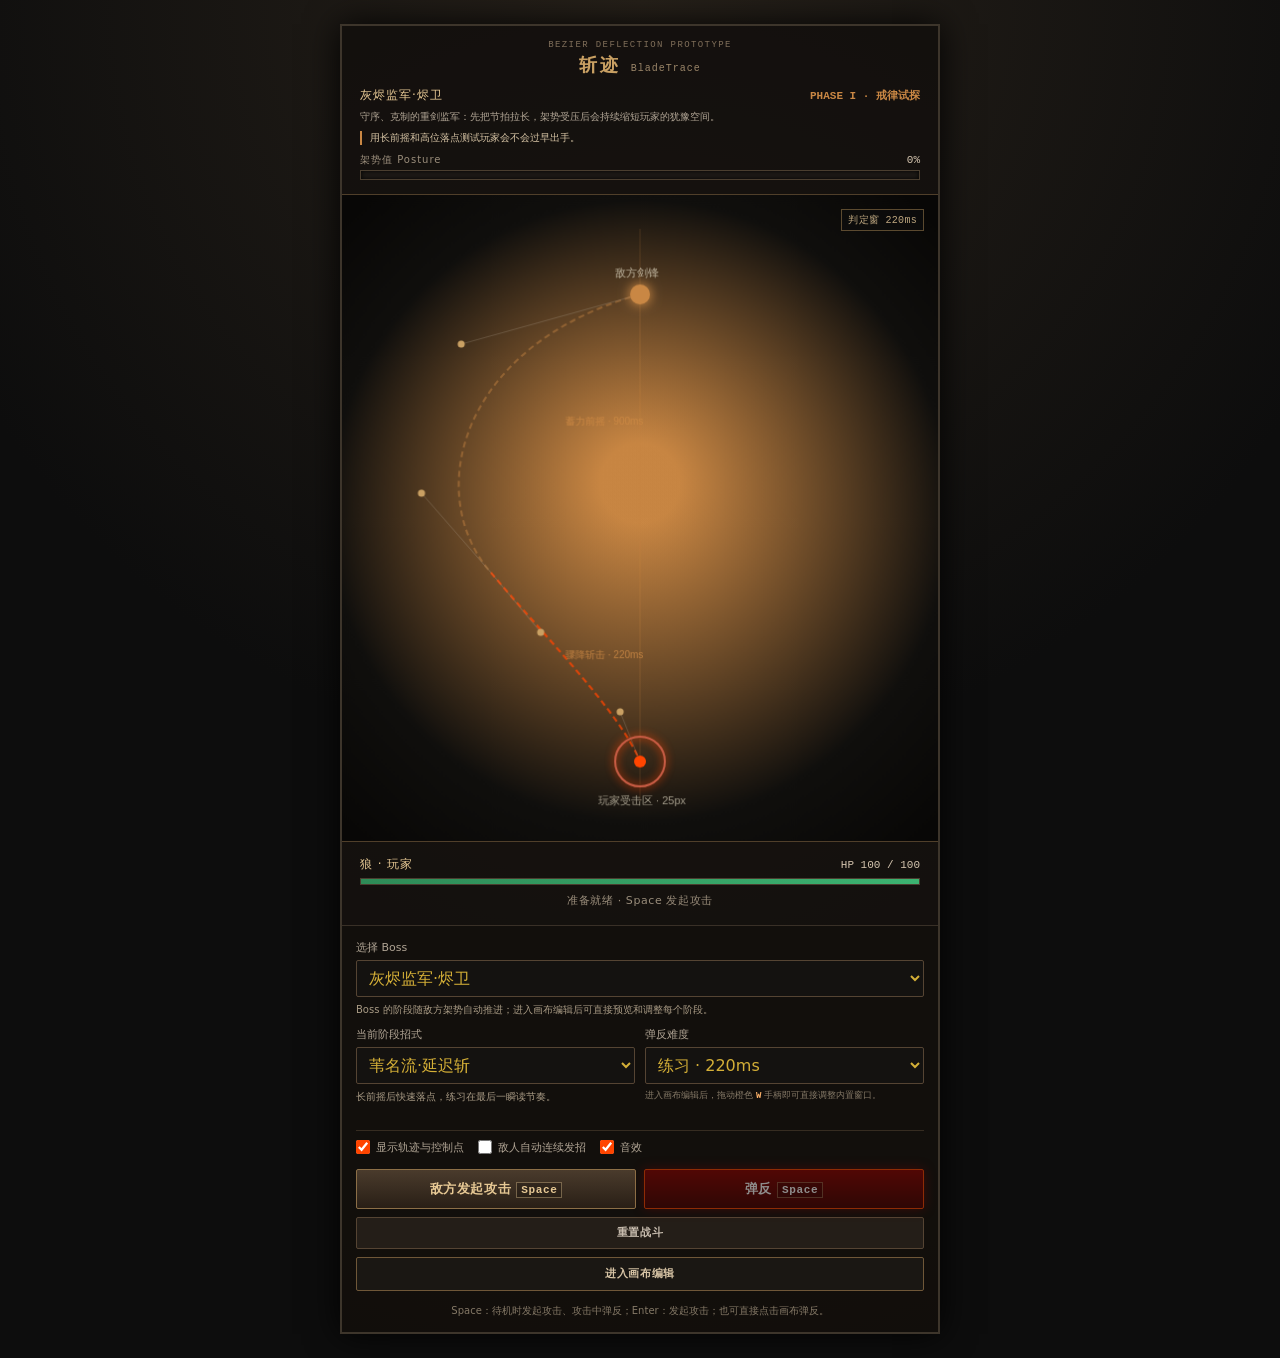
==== commit 297682d1: "feat: add multi-phase boss practice" ====
--- a/app/index.html
+++ b/app/index.html
@@ -13,8 +13,11 @@
       <p class="eyebrow">BEZIER DEFLECTION PROTOTYPE</p>
       <h1 id="game-title" class="hud-title">斩迹 <span>BladeTrace</span></h1>
       <div class="combatant-row">
-        <span>苇名剑圣 · 敌方</span>
-      </div>
+        <span id="boss-name">灰烬监军·烬卫</span>
+        <output id="boss-phase-label" aria-live="polite">PHASE I · 戒律试探</output>
+      </div>
+      <p id="boss-personality" class="boss-personality">守序、克制的重剑监军，会随架势受压持续缩短你的犹豫空间。</p>
+      <p id="boss-phase-hint" class="boss-phase-hint" role="status" aria-live="polite">用长前摇和高位落点测试玩家会不会过早出手。</p>
       <div class="bar-label-row">
         <span>架势值 <span lang="en">Posture</span></span>
         <output id="enemy-posture-text">0%</output>
@@ -27,7 +30,7 @@
     <section class="canvas-frame" aria-label="战斗轨迹画布">
       <canvas id="gameCanvas" width="600" height="650" role="img" aria-label="敌方剑锋沿贝塞尔轨迹接近玩家受击区的战斗可视化"></canvas>
       <p id="timing-feedback" class="timing-feedback" aria-live="polite" aria-atomic="true"></p>
-      <p id="window-indicator" class="window-indicator" aria-live="polite">判定窗 150ms</p>
+      <p id="window-indicator" class="window-indicator" aria-live="polite">判定窗 220ms</p>
     </section>
 
     <section id="runtime-editor-bar" class="runtime-editor-bar hidden" aria-label="画布编辑工具">
@@ -35,6 +38,19 @@
         <p id="runtime-editor-selection" class="runtime-editor-selection" role="status" aria-live="polite">画布编辑已开启</p>
         <p id="runtime-editor-help" class="runtime-editor-help">直接在轨迹上操作：拖 P0–P3 改路径，拖 <strong>R</strong> 调玩家受击区，拖橙色 <strong>W</strong> 调内置弹反判定窗。</p>
       </div>
+      <section class="runtime-phase-editor" aria-labelledby="runtime-phase-title">
+        <div class="runtime-phase-editor__heading">
+          <div>
+            <h2 id="runtime-phase-title">Boss 阶段预览</h2>
+            <p id="runtime-phase-selection" role="status" aria-live="polite">点击阶段卡立即预览其招式池与画布强调色。</p>
+          </div>
+          <div class="runtime-phase-editor__actions">
+            <button id="btn-runtime-phase-add" class="runtime-phase-action" type="button">新增阶段</button>
+            <button id="btn-runtime-phase-delete" class="runtime-phase-action runtime-phase-action--delete" type="button">删除阶段</button>
+          </div>
+        </div>
+        <div id="runtime-phase-list" class="runtime-phase-list" aria-label="当前 Boss 的阶段列表"></div>
+      </section>
       <div class="runtime-editor-actions">
         <button id="btn-runtime-editor-split" class="runtime-editor-action runtime-editor-action--split" type="button">拆分当前段</button>
         <button id="btn-runtime-editor-delete" class="runtime-editor-action runtime-editor-action--delete" type="button">删除当前段</button>
@@ -56,24 +72,22 @@
 
     <section id="controls-overlay" aria-label="战斗控制">
       <div class="control-grid">
+        <div class="control-group control-group--boss">
+          <label for="boss-select">选择 Boss</label>
+          <select id="boss-select" aria-describedby="boss-select-description"></select>
+          <p id="boss-select-description" class="boss-select-description">Boss 的阶段随敌方架势自动推进；进入画布编辑后可直接预览和调整每个阶段。</p>
+        </div>
         <div class="control-group">
-          <label for="pattern-select">选择招式</label>
-          <select id="pattern-select">
-            <option value="delayed">苇名流·延迟斩</option>
-            <option value="triple">三连斩·快速变奏</option>
-            <option value="overhead">跳劈·极速下斩</option>
-            <option value="spiral-thrust">螺旋突进·S 形迷踪</option>
-            <option value="deceptive-pause">伪装慢刀·迟滞暴击</option>
-            <option value="ashina-flurry">苇名连斩·交错突袭</option>
-          </select>
+          <label for="pattern-select">当前阶段招式</label>
+          <select id="pattern-select"></select>
           <p id="pattern-description" class="pattern-description" role="status" aria-live="polite">长前摇后快速落点，练习在最后一瞬读节奏。</p>
         </div>
         <div class="control-group control-group--timing">
           <label for="window-select">弹反难度</label>
           <select id="window-select">
             <option value="pattern">招式内置判定窗</option>
-            <option value="220">简单 · 220ms</option>
-            <option value="150" selected>修罗 · 150ms</option>
+            <option value="220" selected>练习 · 220ms</option>
+            <option value="150">修罗 · 150ms</option>
             <option value="90">苦难 · 90ms</option>
           </select>
           <p class="timing-editor-hint">进入画布编辑后，拖动橙色 <strong>W</strong> 手柄即可直接调整内置窗口。</p>
@@ -117,6 +131,51 @@
       <p class="editor-local-note"><strong>仅本地临时修改。</strong>不会上传或写回源码；刷新页面后会恢复本页初始配置。</p>
       <p id="editor-canvas-help" class="editor-canvas-help">常用编辑直接在画布完成：点击曲线选段，拖 P0–P3 修改路径，拖 R 调整受击区，拖 W 调整内置弹反窗。下面仅保留命名、精确数值、缓动与段落管理等高级参数。</p>
 
+      <section class="editor-phase-section" aria-labelledby="editor-phase-title">
+        <div class="editor-phase-section__heading">
+          <div>
+            <h3 id="editor-phase-title">当前 Boss 阶段</h3>
+            <p>先在上方运行时阶段卡中选中要预览的阶段；画布、招式池与强调色会即时切换。</p>
+          </div>
+          <button id="btn-editor-reset-boss" class="editor-reset-btn" type="button">恢复当前 Boss 阶段</button>
+        </div>
+        <div class="editor-phase-field-grid">
+          <label for="editor-phase-name">阶段名称
+            <input id="editor-phase-name" type="text" maxlength="48" autocomplete="off">
+          </label>
+          <label for="editor-phase-description">阶段提示
+            <input id="editor-phase-description" type="text" maxlength="96" autocomplete="off">
+          </label>
+          <label for="editor-phase-accent">强调色
+            <input id="editor-phase-accent" type="color" value="#c98744">
+          </label>
+        </div>
+        <div class="editor-phase-threshold">
+          <div class="editor-phase-threshold__heading">
+            <div>
+              <h3>转入架势阈值</h3>
+              <p>正式战斗中，敌方架势达到这个值时会进入本阶段。首阶段固定为 0%。</p>
+            </div>
+            <output id="editor-phase-threshold-value" class="editor-phase-threshold-value" for="editor-phase-threshold editor-phase-threshold-number" aria-live="polite">0%</output>
+          </div>
+          <div class="editor-phase-threshold-controls">
+            <label for="editor-phase-threshold">拖动调整阈值
+              <input id="editor-phase-threshold" type="range" min="0" max="99" step="1" value="0">
+            </label>
+            <label for="editor-phase-threshold-number">精确值（%）
+              <input id="editor-phase-threshold-number" type="number" min="0" max="99" step="1" inputmode="numeric" value="0">
+            </label>
+          </div>
+        </div>
+        <div class="editor-phase-pool">
+          <div class="editor-phase-pool__heading">
+            <h3>阶段招式池</h3>
+            <p>点击卡片加入或移出当前阶段。每个阶段至少保留一招；自动连续发招会在池内顺序轮换。</p>
+          </div>
+          <div id="editor-phase-pattern-list" class="editor-phase-pattern-list" aria-label="当前阶段的招式池编辑"></div>
+        </div>
+      </section>
+
       <div class="editor-pattern-field">
         <label for="editor-pattern-name">招式名称</label>
         <input id="editor-pattern-name" type="text" maxlength="48" autocomplete="off">
@@ -206,11 +265,11 @@
             <h3 id="editor-parry-window-title">招式内置判定窗</h3>
             <p>从攻击终点时刻向前倒数的完美弹反时长。画布中的橙金高亮会即时显示对应的实际轨迹范围，与玩家受击区无关。</p>
           </div>
-          <output id="editor-parry-window-value" class="editor-window-value" for="editor-parry-window editor-parry-window-number" aria-live="polite">窗口 150ms</output>
+          <output id="editor-parry-window-value" class="editor-window-value" for="editor-parry-window editor-parry-window-number" aria-live="polite">窗口 220ms</output>
         </div>
         <div class="editor-window-controls">
           <label for="editor-parry-window">拖动调整时长
-            <input id="editor-parry-window" class="editor-window-range" type="range" min="30" max="1000" step="1" value="150" aria-describedby="editor-parry-window-help">
+            <input id="editor-parry-window" class="editor-window-range" type="range" min="30" max="1000" step="1" value="220" aria-describedby="editor-parry-window-help">
           </label>
           <label for="editor-parry-window-number">精确值（ms）
             <input id="editor-parry-window-number" type="number" min="30" max="1000" step="1" inputmode="numeric" value="150" aria-describedby="editor-parry-window-help">
--- a/app/style.css
+++ b/app/style.css
@@ -10,6 +10,8 @@
   --ember: #ff4500;
   --red: #8b0000;
   --green: #3cb371;
+  --phase-accent: #c98744;
+  --phase-accent-soft: rgba(201, 135, 68, 0.22);
 }
 
 * {
@@ -109,6 +111,28 @@
   letter-spacing: 1px;
 }
 
+#boss-phase-label {
+  color: var(--phase-accent);
+  font-weight: 700;
+}
+
+.boss-personality,
+.boss-phase-hint {
+  margin: 6px 0 0;
+  font-size: 10px;
+  line-height: 1.45;
+}
+
+.boss-personality {
+  color: #b0a494;
+}
+
+.boss-phase-hint {
+  padding-left: 8px;
+  border-left: 2px solid var(--phase-accent);
+  color: #d7c4a5;
+}
+
 .bar-label-row {
   margin-top: 8px;
   color: var(--muted);
@@ -214,6 +238,120 @@
 .runtime-editor-help strong {
   color: #ffba74;
   font-family: ui-monospace, SFMono-Regular, Consolas, monospace;
+}
+
+.runtime-phase-editor {
+  display: grid;
+  gap: 8px;
+  padding: 9px 10px;
+  border: 1px solid rgba(140, 111, 71, 0.72);
+  background: rgba(34, 27, 20, 0.8);
+}
+
+.runtime-phase-editor__heading,
+.editor-phase-section__heading,
+.editor-phase-threshold__heading,
+.editor-phase-pool__heading {
+  display: flex;
+  align-items: flex-start;
+  justify-content: space-between;
+  gap: 10px;
+}
+
+.runtime-phase-editor h2,
+.editor-phase-section h3,
+.editor-phase-threshold h3,
+.editor-phase-pool h3 {
+  margin: 0;
+  color: var(--gold-bright);
+  font-size: 12px;
+}
+
+.runtime-phase-editor__heading p,
+.editor-phase-section__heading p,
+.editor-phase-threshold__heading p,
+.editor-phase-pool__heading p {
+  margin: 3px 0 0;
+  color: #a99b85;
+  font-size: 10px;
+  line-height: 1.4;
+}
+
+.runtime-phase-editor__actions {
+  display: flex;
+  flex: 0 0 auto;
+  gap: 5px;
+}
+
+.runtime-phase-action {
+  min-height: 28px;
+  padding: 5px 7px;
+  color: #f0d49f;
+  border-color: #806440;
+  background: #342719;
+  font-size: 10px;
+}
+
+.runtime-phase-action:hover:not(:disabled) {
+  border-color: var(--phase-accent);
+  background: #47351f;
+}
+
+.runtime-phase-action--delete {
+  color: #ffb3a1;
+  border-color: #813d2d;
+  background: #311410;
+}
+
+.runtime-phase-list {
+  display: grid;
+  grid-template-columns: repeat(3, minmax(0, 1fr));
+  gap: 6px;
+}
+
+.runtime-phase-button {
+  display: grid;
+  gap: 3px;
+  min-height: 52px;
+  padding: 7px;
+  color: #c7bcae;
+  border-color: #4a3e2f;
+  border-left: 3px solid var(--phase-card-accent);
+  background: #191512;
+  font-size: 10px;
+  font-weight: 500;
+  letter-spacing: 0;
+  text-align: left;
+}
+
+.runtime-phase-button:hover {
+  border-color: var(--phase-card-accent);
+  background: #241e18;
+}
+
+.runtime-phase-button.is-selected,
+.runtime-phase-button[aria-pressed="true"] {
+  color: #fff0cf;
+  border-color: var(--phase-card-accent);
+  background: var(--phase-accent-soft);
+  box-shadow: inset 0 0 0 1px var(--phase-card-accent);
+}
+
+.runtime-phase-button__title,
+.runtime-phase-button__detail {
+  overflow: hidden;
+  text-overflow: ellipsis;
+  white-space: nowrap;
+}
+
+.runtime-phase-button__title {
+  font-weight: 700;
+}
+
+.runtime-phase-button__detail {
+  color: #a99b85;
+  font-family: ui-monospace, SFMono-Regular, Consolas, monospace;
+  font-size: 9px;
 }
 
 .runtime-editor-actions {
@@ -350,6 +488,10 @@
   align-content: start;
 }
 
+.control-group--boss {
+  grid-column: 1 / -1;
+}
+
 .control-group label {
   color: #b0a494;
   font-size: 11px;
@@ -381,6 +523,14 @@
   line-height: 1.4;
 }
 
+.boss-select-description {
+  min-height: 1.4em;
+  margin: 1px 0 0;
+  color: #a99b85;
+  font-size: 10px;
+  line-height: 1.4;
+}
+
 .timing-editor-hint strong {
   color: #ffb36a;
   font-family: ui-monospace, SFMono-Regular, Consolas, monospace;
@@ -530,6 +680,119 @@
   align-items: flex-start;
   justify-content: space-between;
   gap: 12px;
+}
+
+.editor-phase-section {
+  display: grid;
+  gap: 10px;
+  padding-top: 12px;
+  border-top: 1px solid rgba(85, 68, 51, 0.7);
+}
+
+.editor-phase-field-grid {
+  display: grid;
+  grid-template-columns: minmax(0, 0.9fr) minmax(0, 1.7fr) 84px;
+  gap: 8px;
+}
+
+.editor-phase-field-grid label,
+.editor-phase-threshold-controls label {
+  display: grid;
+  gap: 5px;
+  color: #b0a494;
+  font-size: 11px;
+}
+
+.editor-panel input[type="color"] {
+  min-height: 34px;
+  padding: 3px;
+  cursor: pointer;
+}
+
+.editor-phase-threshold,
+.editor-phase-pool {
+  display: grid;
+  gap: 8px;
+  padding: 10px;
+  border: 1px solid rgba(85, 68, 51, 0.7);
+  background: rgba(20, 17, 14, 0.64);
+}
+
+.editor-phase-threshold-value {
+  flex: 0 0 auto;
+  padding: 6px 8px;
+  color: var(--phase-accent);
+  border: 1px solid var(--phase-accent);
+  background: var(--phase-accent-soft);
+  font-family: ui-monospace, SFMono-Regular, Consolas, monospace;
+  font-size: 11px;
+  font-weight: 700;
+  white-space: nowrap;
+}
+
+.editor-phase-threshold-controls {
+  display: grid;
+  grid-template-columns: minmax(0, 1fr) 116px;
+  gap: 10px;
+  align-items: end;
+}
+
+.editor-panel input[type="range"]#editor-phase-threshold {
+  min-height: 24px;
+  padding: 0;
+  border: 0;
+  accent-color: var(--phase-accent);
+  background: transparent;
+}
+
+.editor-phase-pattern-list {
+  display: grid;
+  grid-template-columns: repeat(2, minmax(0, 1fr));
+  gap: 7px;
+}
+
+.editor-phase-pattern-button {
+  display: grid;
+  gap: 4px;
+  min-height: 56px;
+  padding: 8px;
+  color: #a99b85;
+  border-color: #4a3e2f;
+  background: #15120f;
+  font-size: 10px;
+  font-weight: 500;
+  letter-spacing: 0;
+  text-align: left;
+}
+
+.editor-phase-pattern-button:hover {
+  border-color: var(--phase-accent);
+  background: #241e18;
+}
+
+.editor-phase-pattern-button.is-selected,
+.editor-phase-pattern-button[aria-pressed="true"] {
+  color: #fff0cf;
+  border-color: var(--phase-accent);
+  background: var(--phase-accent-soft);
+  box-shadow: inset 3px 0 0 var(--phase-accent);
+}
+
+.editor-phase-pattern-button__title {
+  overflow: hidden;
+  font-weight: 700;
+  text-overflow: ellipsis;
+  white-space: nowrap;
+}
+
+.editor-phase-pattern-button__detail {
+  display: -webkit-box;
+  overflow: hidden;
+  color: #9a8d7b;
+  font-size: 9px;
+  line-height: 1.35;
+  -webkit-box-orient: vertical;
+  -webkit-line-clamp: 2;
 }
 
 .editor-panel .eyebrow {
@@ -976,7 +1239,11 @@
   .editor-panel__header,
   .editor-section__heading,
   .editor-hurtbox-section__heading,
-  .editor-window-section__heading {
+  .editor-window-section__heading,
+  .editor-phase-section__heading,
+  .editor-phase-threshold__heading,
+  .editor-phase-pool__heading,
+  .runtime-phase-editor__heading {
     align-items: stretch;
     flex-direction: column;
   }
@@ -991,8 +1258,23 @@
   .editor-points,
   .editor-actions,
   .editor-hurtbox-controls,
-  .editor-window-controls {
+  .editor-window-controls,
+  .editor-phase-field-grid,
+  .editor-phase-threshold-controls,
+  .editor-phase-pattern-list {
     grid-template-columns: 1fr;
+  }
+
+  .runtime-phase-list {
+    grid-template-columns: 1fr;
+  }
+
+  .runtime-phase-editor__actions {
+    width: 100%;
+  }
+
+  .runtime-phase-action {
+    flex: 1 1 0;
   }
 
   .editor-window-runtime {
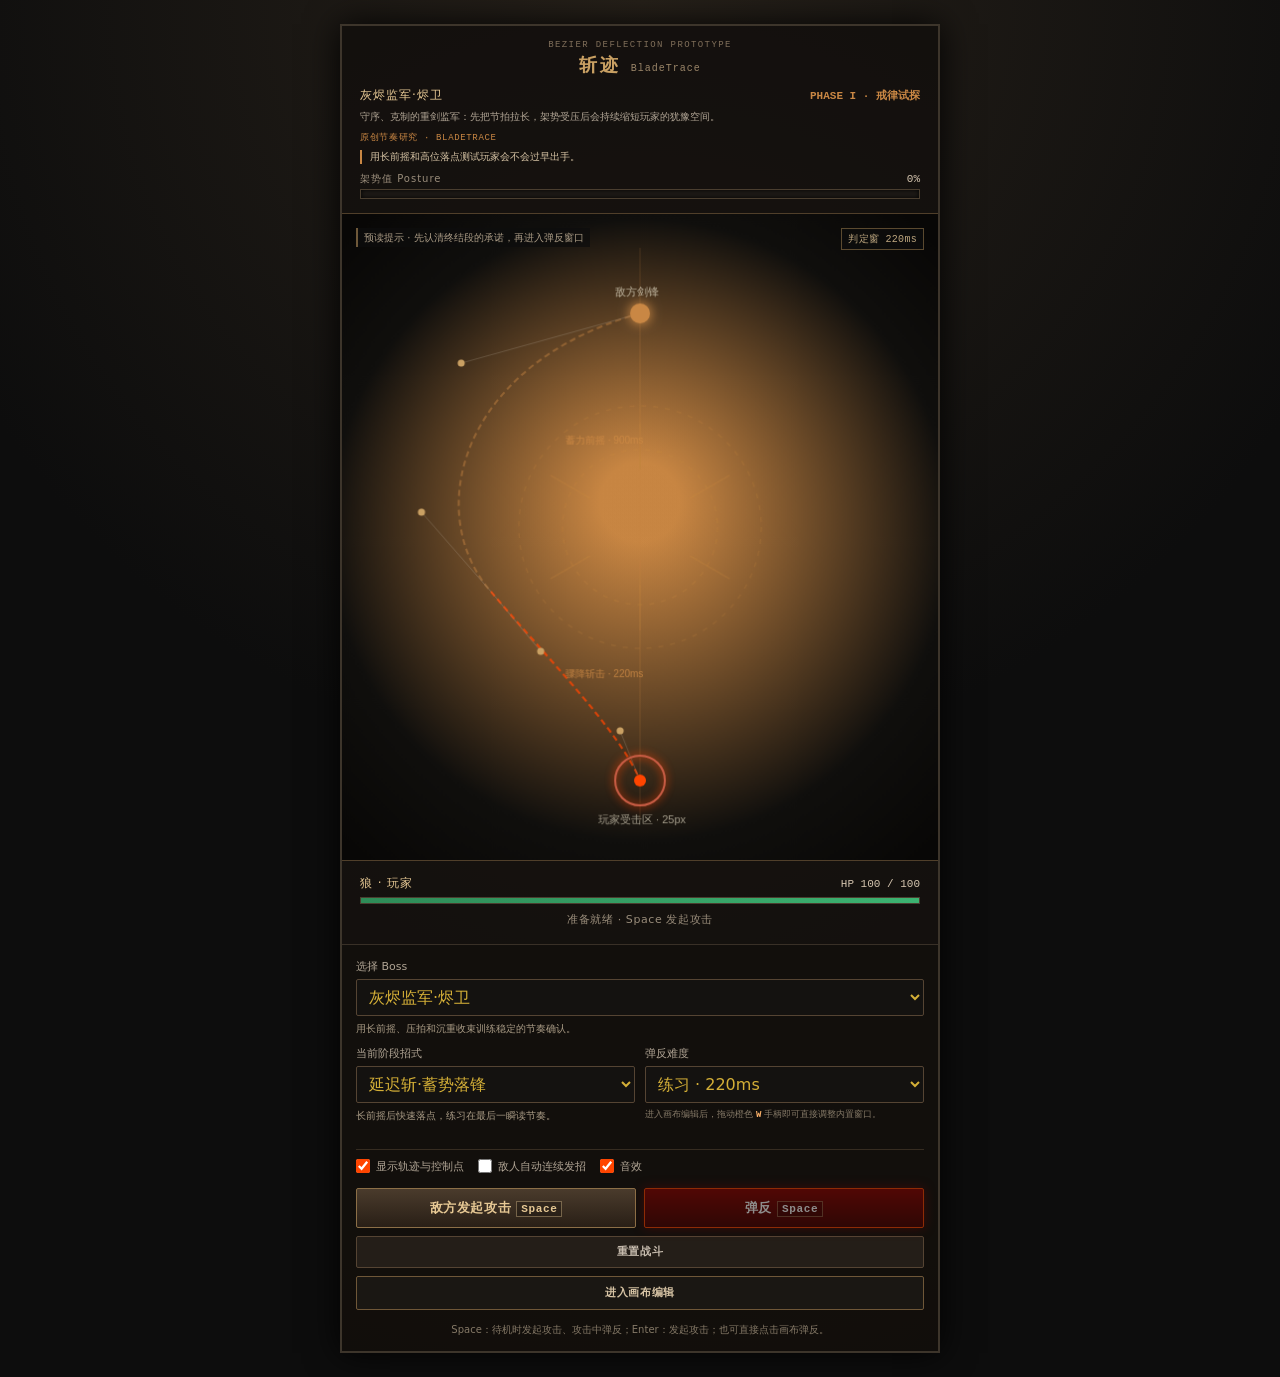
==== commit 273baef1: "feat: expand boss practice catalog" ====
--- a/app/index.html
+++ b/app/index.html
@@ -17,6 +17,7 @@
         <output id="boss-phase-label" aria-live="polite">PHASE I · 戒律试探</output>
       </div>
       <p id="boss-personality" class="boss-personality">守序、克制的重剑监军，会随架势受压持续缩短你的犹豫空间。</p>
+      <p id="boss-origin" class="boss-origin">原创节奏研究 · BladeTrace</p>
       <p id="boss-phase-hint" class="boss-phase-hint" role="status" aria-live="polite">用长前摇和高位落点测试玩家会不会过早出手。</p>
       <div class="bar-label-row">
         <span>架势值 <span lang="en">Posture</span></span>
@@ -30,6 +31,7 @@
     <section class="canvas-frame" aria-label="战斗轨迹画布">
       <canvas id="gameCanvas" width="600" height="650" role="img" aria-label="敌方剑锋沿贝塞尔轨迹接近玩家受击区的战斗可视化"></canvas>
       <p id="timing-feedback" class="timing-feedback" aria-live="polite" aria-atomic="true"></p>
+      <p id="telegraph-indicator" class="telegraph-indicator" role="status" aria-live="polite">预读提示 · 先认清终结段的承诺，再进入弹反窗口</p>
       <p id="window-indicator" class="window-indicator" aria-live="polite">判定窗 220ms</p>
     </section>
 
@@ -45,6 +47,7 @@
             <p id="runtime-phase-selection" role="status" aria-live="polite">点击阶段卡立即预览其招式池与画布强调色。</p>
           </div>
           <div class="runtime-phase-editor__actions">
+            <button id="btn-runtime-phase-practice" class="runtime-phase-action runtime-phase-action--practice" type="button">练习此阶段</button>
             <button id="btn-runtime-phase-add" class="runtime-phase-action" type="button">新增阶段</button>
             <button id="btn-runtime-phase-delete" class="runtime-phase-action runtime-phase-action--delete" type="button">删除阶段</button>
           </div>
--- a/app/style.css
+++ b/app/style.css
@@ -127,6 +127,15 @@
   color: #b0a494;
 }
 
+.boss-origin {
+  margin: 6px 0 0;
+  color: var(--phase-accent);
+  font-family: ui-monospace, SFMono-Regular, Consolas, monospace;
+  font-size: 9px;
+  letter-spacing: 0.65px;
+  text-transform: uppercase;
+}
+
 .boss-phase-hint {
   padding-left: 8px;
   border-left: 2px solid var(--phase-accent);
@@ -301,6 +310,17 @@
   color: #ffb3a1;
   border-color: #813d2d;
   background: #311410;
+}
+
+.runtime-phase-action--practice {
+  color: #a8e3d0;
+  border-color: #3d806d;
+  background: #102c27;
+}
+
+.runtime-phase-action--practice:hover:not(:disabled) {
+  border-color: #78cbb0;
+  background: #163c34;
 }
 
 .runtime-phase-list {
@@ -448,6 +468,26 @@
   font-family: ui-monospace, SFMono-Regular, Consolas, monospace;
   font-size: 10px;
   letter-spacing: 0.3px;
+}
+
+.telegraph-indicator {
+  position: absolute;
+  top: 14px;
+  left: 14px;
+  max-width: 62%;
+  margin: 0;
+  padding: 3px 6px;
+  border-left: 2px solid rgba(201, 160, 99, 0.52);
+  color: #aa9b85;
+  background: rgba(13, 13, 13, 0.72);
+  font-size: 10px;
+  line-height: 1.3;
+}
+
+.telegraph-indicator[data-active="true"] {
+  border-color: var(--phase-accent);
+  color: #fff0cf;
+  box-shadow: 0 0 12px var(--phase-accent-soft);
 }
 
 .player-status {
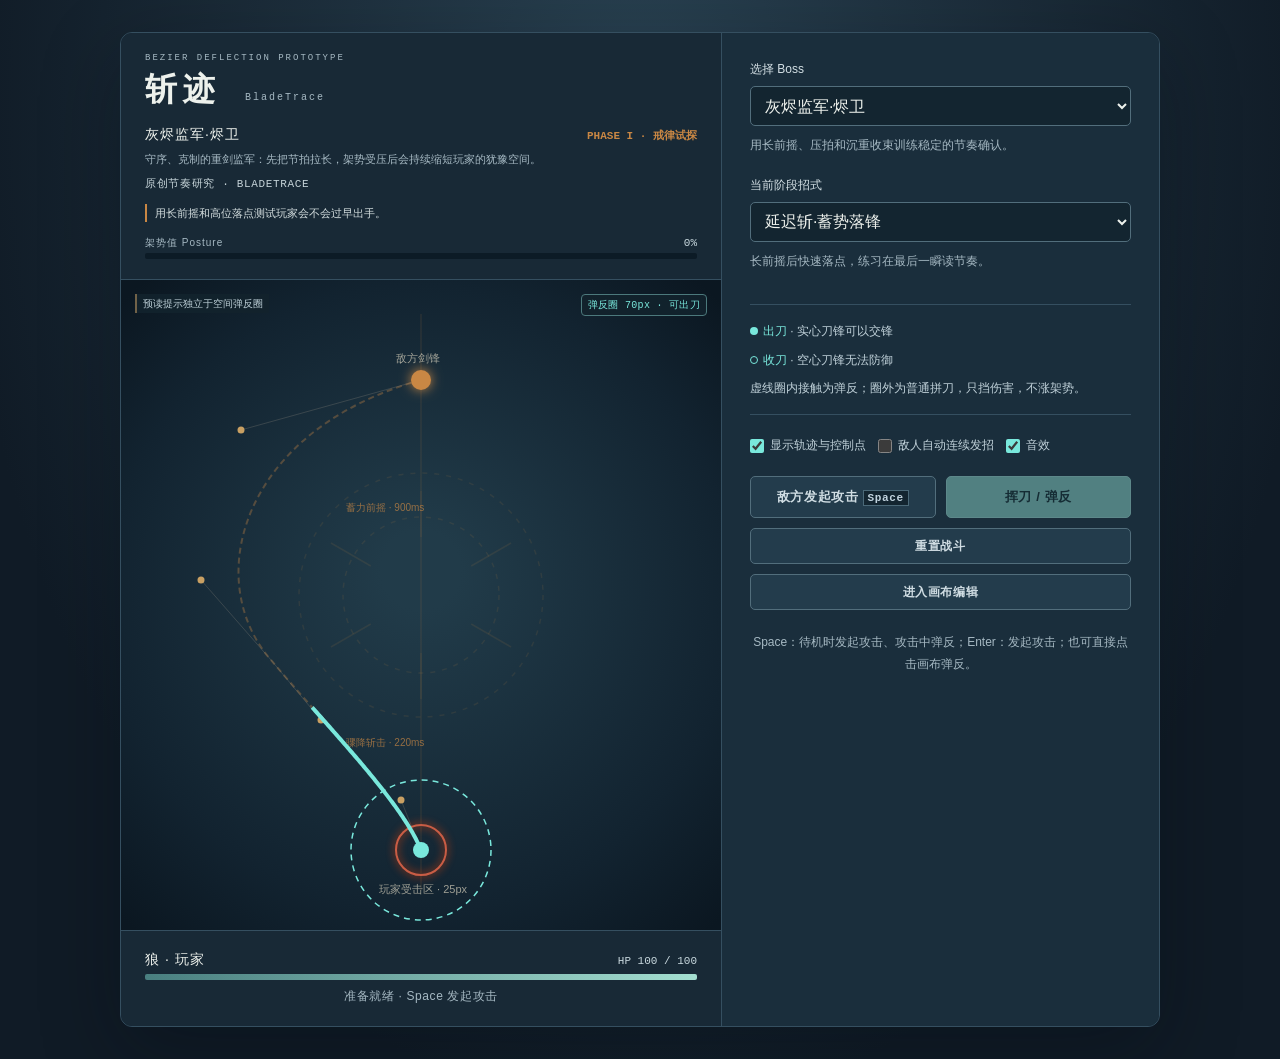
==== commit ce30599d: "feat: add spatial parry, selected combat audio and cold-steel theme" ====
--- a/app/index.html
+++ b/app/index.html
@@ -6,6 +6,7 @@
   <meta name="description" content="BladeTrace 是一个通过多段三阶贝塞尔轨迹与分段缓动模拟弹刀节奏的浏览器原型。">
   <title>斩迹 (BladeTrace) · 弹刀轨迹模拟器</title>
   <link rel="stylesheet" href="style.css">
+  <link rel="stylesheet" href="theme.css">
 </head>
 <body>
   <main id="game-container" aria-labelledby="game-title">
@@ -30,15 +31,20 @@
 
     <section class="canvas-frame" aria-label="战斗轨迹画布">
       <canvas id="gameCanvas" width="600" height="650" role="img" aria-label="敌方剑锋沿贝塞尔轨迹接近玩家受击区的战斗可视化"></canvas>
+        <div id="blade-editor" class="blade-editor" hidden>
+          <label>出刀速度 (px/s) <input id="blade-out-speed" type="number" min="1" value="900"></label>
+          <label>收刀速度 (px/s) <input id="blade-return-speed" type="number" min="1" value="600"></label>
+          <button id="blade-preview" type="button">往返预览</button>
+        </div>
       <p id="timing-feedback" class="timing-feedback" aria-live="polite" aria-atomic="true"></p>
-      <p id="telegraph-indicator" class="telegraph-indicator" role="status" aria-live="polite">预读提示 · 先认清终结段的承诺，再进入弹反窗口</p>
-      <p id="window-indicator" class="window-indicator" aria-live="polite">判定窗 220ms</p>
+      <p id="telegraph-indicator" class="telegraph-indicator" role="status" aria-live="polite">预读提示 · 预读信号独立于空间弹反圈</p>
+      <p id="window-indicator" class="window-indicator" aria-live="polite">弹反圈 70px</p>
     </section>
 
     <section id="runtime-editor-bar" class="runtime-editor-bar hidden" aria-label="画布编辑工具">
       <div class="runtime-editor-bar__copy">
         <p id="runtime-editor-selection" class="runtime-editor-selection" role="status" aria-live="polite">画布编辑已开启</p>
-        <p id="runtime-editor-help" class="runtime-editor-help">直接在轨迹上操作：拖 P0–P3 改路径，拖 <strong>R</strong> 调玩家受击区，拖橙色 <strong>W</strong> 调内置弹反判定窗。</p>
+        <p id="runtime-editor-help" class="runtime-editor-help">直接在轨迹上操作：拖 P0–P3 改路径，拖 <strong>R</strong> 调玩家受击区，拖虚线圈边缘调弹反半径，拖青色轨迹端点调攻击范围，点选我方刀锋调速度。</p>
       </div>
       <section class="runtime-phase-editor" aria-labelledby="runtime-phase-title">
         <div class="runtime-phase-editor__heading">
@@ -85,16 +91,7 @@
           <select id="pattern-select"></select>
           <p id="pattern-description" class="pattern-description" role="status" aria-live="polite">长前摇后快速落点，练习在最后一瞬读节奏。</p>
         </div>
-        <div class="control-group control-group--timing">
-          <label for="window-select">弹反难度</label>
-          <select id="window-select">
-            <option value="pattern">招式内置判定窗</option>
-            <option value="220" selected>练习 · 220ms</option>
-            <option value="150">修罗 · 150ms</option>
-            <option value="90">苦难 · 90ms</option>
-          </select>
-          <p class="timing-editor-hint">进入画布编辑后，拖动橙色 <strong>W</strong> 手柄即可直接调整内置窗口。</p>
-        </div>
+        <div class="combat-guide"><p><span class="outbound" aria-hidden="true"></span><strong>出刀</strong> · 实心刀锋可以交锋</p><p><span class="recovery" aria-hidden="true"></span><strong>收刀</strong> · 空心刀锋无法防御</p><p>虚线圈内接触为弹反；圈外为普通拼刀，只挡伤害，不涨架势。</p></div>
       </div>
 
       <div class="toggle-group" aria-label="显示和声音选项">
@@ -132,7 +129,7 @@
       </header>
 
       <p class="editor-local-note"><strong>仅本地临时修改。</strong>不会上传或写回源码；刷新页面后会恢复本页初始配置。</p>
-      <p id="editor-canvas-help" class="editor-canvas-help">常用编辑直接在画布完成：点击曲线选段，拖 P0–P3 修改路径，拖 R 调整受击区，拖 W 调整内置弹反窗。下面仅保留命名、精确数值、缓动与段落管理等高级参数。</p>
+      <p id="editor-canvas-help" class="editor-canvas-help">常用编辑直接在画布完成：点击曲线选段，拖 P0–P3 修改路径，拖 R 调整受击区，拖虚线圈调弹反半径，拖青色端点调攻击范围。下面仅保留命名、精确数值、缓动与段落管理等高级参数。</p>
 
       <section class="editor-phase-section" aria-labelledby="editor-phase-title">
         <div class="editor-phase-section__heading">
@@ -247,7 +244,7 @@
         <div class="editor-hurtbox-section__heading">
           <div>
             <h3 id="editor-hurtbox-title">玩家受击区</h3>
-            <p>招式在终点结算时，若攻击终点落在此范围内，玩家受击；它不影响弹反判定窗。</p>
+            <p>招式在终点结算时，若攻击终点落在此范围内，玩家受击；弹反圈独立于受击圈。</p>
           </div>
           <output id="editor-hurtbox-value" class="editor-hurtbox-value" for="editor-hurtbox-radius editor-hurtbox-radius-number" aria-live="polite">半径 25px</output>
         </div>
@@ -259,31 +256,10 @@
             <input id="editor-hurtbox-radius-number" type="number" min="12" max="160" step="1" inputmode="numeric" value="25" aria-describedby="editor-hurtbox-help">
           </label>
         </div>
-        <p id="editor-hurtbox-help" class="editor-hurtbox-help">画布中的受击圆会即时缩放；也可拖动圆环边缘或带 <strong>R</strong> 的菱形手柄。它只决定攻击终点是否命中，不改变弹反窗口或橙金时间轨迹。</p>
-      </section>
-
-      <section id="editor-parry-window-section" class="editor-window-section" aria-labelledby="editor-parry-window-title" tabindex="-1">
-        <div class="editor-window-section__heading">
-          <div>
-            <h3 id="editor-parry-window-title">招式内置判定窗</h3>
-            <p>从攻击终点时刻向前倒数的完美弹反时长。画布中的橙金高亮会即时显示对应的实际轨迹范围，与玩家受击区无关。</p>
-          </div>
-          <output id="editor-parry-window-value" class="editor-window-value" for="editor-parry-window editor-parry-window-number" aria-live="polite">窗口 220ms</output>
-        </div>
-        <div class="editor-window-controls">
-          <label for="editor-parry-window">拖动调整时长
-            <input id="editor-parry-window" class="editor-window-range" type="range" min="30" max="1000" step="1" value="220" aria-describedby="editor-parry-window-help">
-          </label>
-          <label for="editor-parry-window-number">精确值（ms）
-            <input id="editor-parry-window-number" type="number" min="30" max="1000" step="1" inputmode="numeric" value="150" aria-describedby="editor-parry-window-help">
-          </label>
-        </div>
-        <div class="editor-window-runtime">
-          <p id="editor-parry-window-status" role="status" aria-live="polite"></p>
-          <button id="btn-editor-use-pattern-window" class="editor-window-apply-btn" type="button">使用此招式判定窗</button>
-        </div>
-        <p id="editor-parry-window-help" class="editor-window-help">上方“弹反难度”若选固定难度，会覆盖招式内置值；点击按钮即可立即让本招式的窗口参与当前练习。无论受击区半径如何调整，弹反窗口都保持不变。</p>
-      </section>
+        <p id="editor-hurtbox-help" class="editor-hurtbox-help">画布中的受击圆会即时缩放；也可拖动圆环边缘或带 <strong>R</strong> 的菱形手柄。它只决定攻击终点是否命中，与弹反圈独立；弹反圈始终比受击圈大至少 10px。</p>
+      </section>
+
+
 
       <div class="editor-actions">
         <button id="btn-editor-delete-segment" class="editor-delete-btn" type="button">删除选中段</button>
@@ -300,6 +276,8 @@
 
   <script src="pattern-validation.js"></script>
   <script src="attack-patterns.js"></script>
+  <script src="combat-audio.js"></script>
+  <script src="player-blade.js"></script>
   <script src="game.js"></script>
 </body>
 </html>
--- a/app/theme.css
+++ b/app/theme.css
@@ -0,0 +1,165 @@
+/* Cold-steel training floor. Combat colors retain semantic, not decorative roles. */
+:root {
+  --ink: #101b26;
+  --surface: #182936;
+  --surface-raised: #213746;
+  --line: #354f60;
+  --line-bright: #64818e;
+  --gold: #dbb67b;
+  --gold-bright: #edf1ec;
+  --muted: #a6b9c3;
+  --ember: #edb66b;
+  --red: #bc7274;
+  --green: #87c6b6;
+  --blade: #79e8dc;
+  --text: #edf1ec;
+  color-scheme: dark;
+}
+body {
+  padding: 32px 24px;
+  color: var(--text);
+  background: radial-gradient(ellipse at 50% 10%, #294252, #101b26 75%);
+  font-family: "Microsoft YaHei", "PingFang SC", sans-serif;
+}
+#game-container {
+  width: min(1040px, 100%);
+  display: grid;
+  grid-template-columns: minmax(0, 600px) minmax(280px, 1fr);
+  grid-template-areas: "enemy controls" "arena controls" "player controls" "runtime runtime" "editor editor";
+  border: 1px solid var(--line);
+  border-radius: 12px;
+  background: var(--surface);
+  box-shadow: 0 24px 80px #030a124d;
+}
+.hud-panel--enemy { grid-area: enemy; }
+.canvas-frame { grid-area: arena; background: #10212d; }
+.hud-panel--player { grid-area: player; }
+#controls-overlay { grid-area: controls; }
+.runtime-editor-bar { grid-area: runtime; }
+.editor-panel { grid-area: editor; }
+.hud-panel { padding: 20px 24px; }
+.hud-panel--enemy, .hud-panel--player {
+  background: #182936;
+  border-color: var(--line);
+}
+.eyebrow { color: var(--muted); text-align: left; letter-spacing: 2px; }
+.hud-title {
+  margin: 7px 0 18px;
+  color: var(--text);
+  text-align: left;
+  font: 600 32px/1.2 "Noto Serif SC", "Songti SC", "SimSun", serif;
+  letter-spacing: 6px;
+}
+.hud-title span { color: var(--muted); margin-left: 10px; letter-spacing: 2px; }
+.combatant-row { font-size: 14px; }
+.boss-personality, .boss-phase-hint, .boss-origin { font-size: 11px; line-height: 1.7; }
+.boss-personality { color: var(--muted); }
+.boss-origin { color: #c5d3d8; }
+.boss-phase-hint { color: #d4dedf; margin-top: 10px; }
+.bar-outer { border: 0; background: #0c1b26; box-shadow: none; border-radius: 2px; height: 6px; }
+.posture-inner { background: linear-gradient(90deg, #99784e, #edbc78); box-shadow: none; }
+.hp-inner { background: linear-gradient(90deg, #497f80, #a3ded0); }
+.bar-label-row { margin-top: 14px; }
+output { color: #c9d9df; }
+#controls-overlay {
+  padding: 28px;
+  align-content: start;
+  gap: 22px;
+  border-top: 0;
+  border-left: 1px solid var(--line);
+  background: #1a2e3c;
+}
+.control-grid { grid-template-columns: 1fr; gap: 20px; }
+.control-group { gap: 8px; }
+.control-group label { color: #d4e0e5; font-size: 12px; }
+select, .editor-panel input, .blade-editor input {
+  color: var(--text);
+  background: #132530;
+  border: 1px solid #526e7c;
+  border-radius: 5px;
+  min-height: 40px;
+}
+select { padding: 9px 10px; }
+.pattern-description, .boss-select-description, .help-text { color: var(--muted); font-size: 12px; line-height: 1.8; }
+.combat-guide { margin: 0; padding: 16px 0; border-top: 1px solid var(--line); border-bottom: 1px solid var(--line); }
+.combat-guide p { margin: 0 0 8px; font-size: 12px; color: #c0d1d9; line-height: 1.7; }
+.combat-guide p:last-child { margin: 0; }
+.combat-guide strong { color: var(--blade); font-weight: 500; }
+.combat-guide .recovery { display: inline-block; width: 8px; height: 8px; border: 1px solid var(--blade); border-radius: 50%; margin-right: 5px; }
+.combat-guide .outbound { display: inline-block; width: 8px; height: 8px; background: var(--blade); border-radius: 50%; margin-right: 5px; }
+.toggle-group { border: 0; padding: 0; gap: 12px; color: #c0d1d9; font-size: 12px; }
+.toggle-item input { accent-color: var(--blade); }
+.button-group { gap: 10px; }
+button { border-radius: 5px; min-height: 42px; }
+.action-btn, .reset-btn, .editor-entry-btn { color: #d0dde3; border-color: #526e7c; background: #233c4c; box-shadow: none; }
+.action-btn:hover:not(:disabled), .reset-btn:hover, .editor-entry-btn:hover:not(:disabled) { background: #304d5f; border-color: #8aa7b2; box-shadow: none; }
+.parry-btn { color: #102a2d; background: #8dd9cc; border-color: #a6ebdf; box-shadow: none; }
+.parry-btn:hover:not(:disabled) { background: #b0eee2; }
+button:disabled { opacity: .48; cursor: not-allowed; box-shadow: none; }
+.reset-btn, .editor-entry-btn { min-height: 36px; font-size: 12px; }
+button:focus-visible, input:focus-visible, select:focus-visible { outline: 2px solid #c5efe8; outline-offset: 3px; }
+kbd { background: #132530; color: #c1d3de; border-color: #4b6978; }
+.window-indicator { color: var(--blade); border-color: #4c797c; background: #12232de6; border-radius: 4px; }
+.telegraph-indicator { color: #bdcfd7; background: #12232de6; max-width: 54%; }
+.player-status { color: var(--muted); font-size: 12px; }
+.player-status[data-tone="danger"] { color: #f2a4a0; }
+.player-status[data-tone="success"] { color: #a6e3ce; }
+.runtime-editor-bar, .editor-panel { background: #182936; border-color: var(--line); }
+.runtime-editor-selection, .runtime-editor-help strong { color: #b9e5df; }
+.runtime-editor-help, .runtime-phase-editor__heading p, .runtime-phase-button__detail { color: var(--muted); }
+.runtime-phase-editor, .editor-phase-section, .editor-hurtbox-section { background: #132530; border-color: var(--line); }
+.runtime-phase-button { background: #1d3342; color: #d2e0e6; border-color: var(--line); }
+.runtime-phase-button:hover { background: #294657; }
+.runtime-editor-action--split, .runtime-editor-action--advanced, .runtime-editor-action--exit, .runtime-phase-action { color: #d1e2e7; background: #294252; border-color: #577785; }
+.runtime-editor-action--split:hover:not(:disabled), .runtime-editor-action--advanced:hover:not(:disabled), .runtime-editor-action--exit:hover:not(:disabled), .runtime-phase-action:hover:not(:disabled) { background: #355467; border-color: #8daab4; }
+.runtime-editor-action--delete, .runtime-phase-action--delete { color: #ffd0c7; background: #473137; border-color: #95676b; }
+.blade-editor {
+  position: absolute; left: 12px; right: 12px; top: 52px; z-index: 5;
+  display: flex; flex-wrap: wrap; align-items: end; gap: 12px;
+  padding: 14px; color: #d2e4e6; background: #182d39f5;
+  border: 1px solid #77b4b2; border-radius: 7px; box-shadow: 0 12px 30px #0005;
+}
+.blade-editor[hidden] { display: none; }
+.blade-editor label { display: grid; gap: 5px; font-size: 11px; }
+.blade-editor input { width: 110px; padding: 5px 8px; }
+.blade-editor button { padding: 8px 14px; background: #8dd9cc; color: #102a2d; }
+.editor-panel input:not([type="checkbox"]), .editor-panel select {
+  color: var(--text); background: #132530; border-color: #526e7c; border-radius: 5px;
+}
+.editor-fieldset, .editor-local-note { background: #132530; border-color: #526e7c; }
+.editor-local-note, .editor-canvas-help, .editor-continuity-note, .editor-hurtbox-help,
+.editor-pattern-field label, .editor-field-grid label, .editor-point-group label,
+.editor-hurtbox-controls label, .editor-section__heading p, .editor-segment-button__details {
+  color: var(--muted);
+}
+.editor-close-btn, .editor-reset-btn, .editor-add-btn, .editor-segment-button {
+  color: #d2e0e6; background: #233c4c; border-color: #526e7c;
+}
+.editor-close-btn:hover, .editor-reset-btn:hover, .editor-add-btn:hover, .editor-segment-button:hover {
+  background: #304d5f; border-color: #8aa7b2;
+}
+.editor-segment-button.is-selected, .editor-segment-button[aria-pressed="true"] {
+  background: #294952; color: #e1f4ed; border-color: #8dd9cc; box-shadow: inset 3px 0 0 #8dd9cc;
+}
+#deathblow-overlay { background: #0c1b27ed; }
+.deathblow-kanji { color: #efc38a; text-shadow: 0 0 32px #bc875047; }
+.deathblow-sub { color: #c5d4dc; }
+.deathblow-action { color: #182936; background: #e6bd84; border-color: #f4d4a5; box-shadow: none; }
+.deathblow-action:hover { background: #f4d4a5; }
+@media (max-width: 900px) {
+  body { padding: 16px 10px; }
+  #game-container { max-width: 600px; display: block; }
+  #controls-overlay { border-left: 0; border-top: 1px solid var(--line); padding: 20px; }
+  .hud-panel { padding: 16px 20px; }
+  .hud-title { font-size: 28px; }
+}
+@media (max-width: 420px) {
+  .hud-panel { padding: 14px; }
+  .telegraph-indicator { top: 40px; max-width: 88%; }
+  .window-indicator { font-size: 9px; }
+  .blade-editor { top: 70px; gap: 8px; }
+  .blade-editor input { width: 94px; }
+}
+@media (prefers-reduced-motion: reduce) {
+  *, *::before, *::after { animation-duration: .01ms !important; transition-duration: .01ms !important; scroll-behavior: auto !important; }
+}
